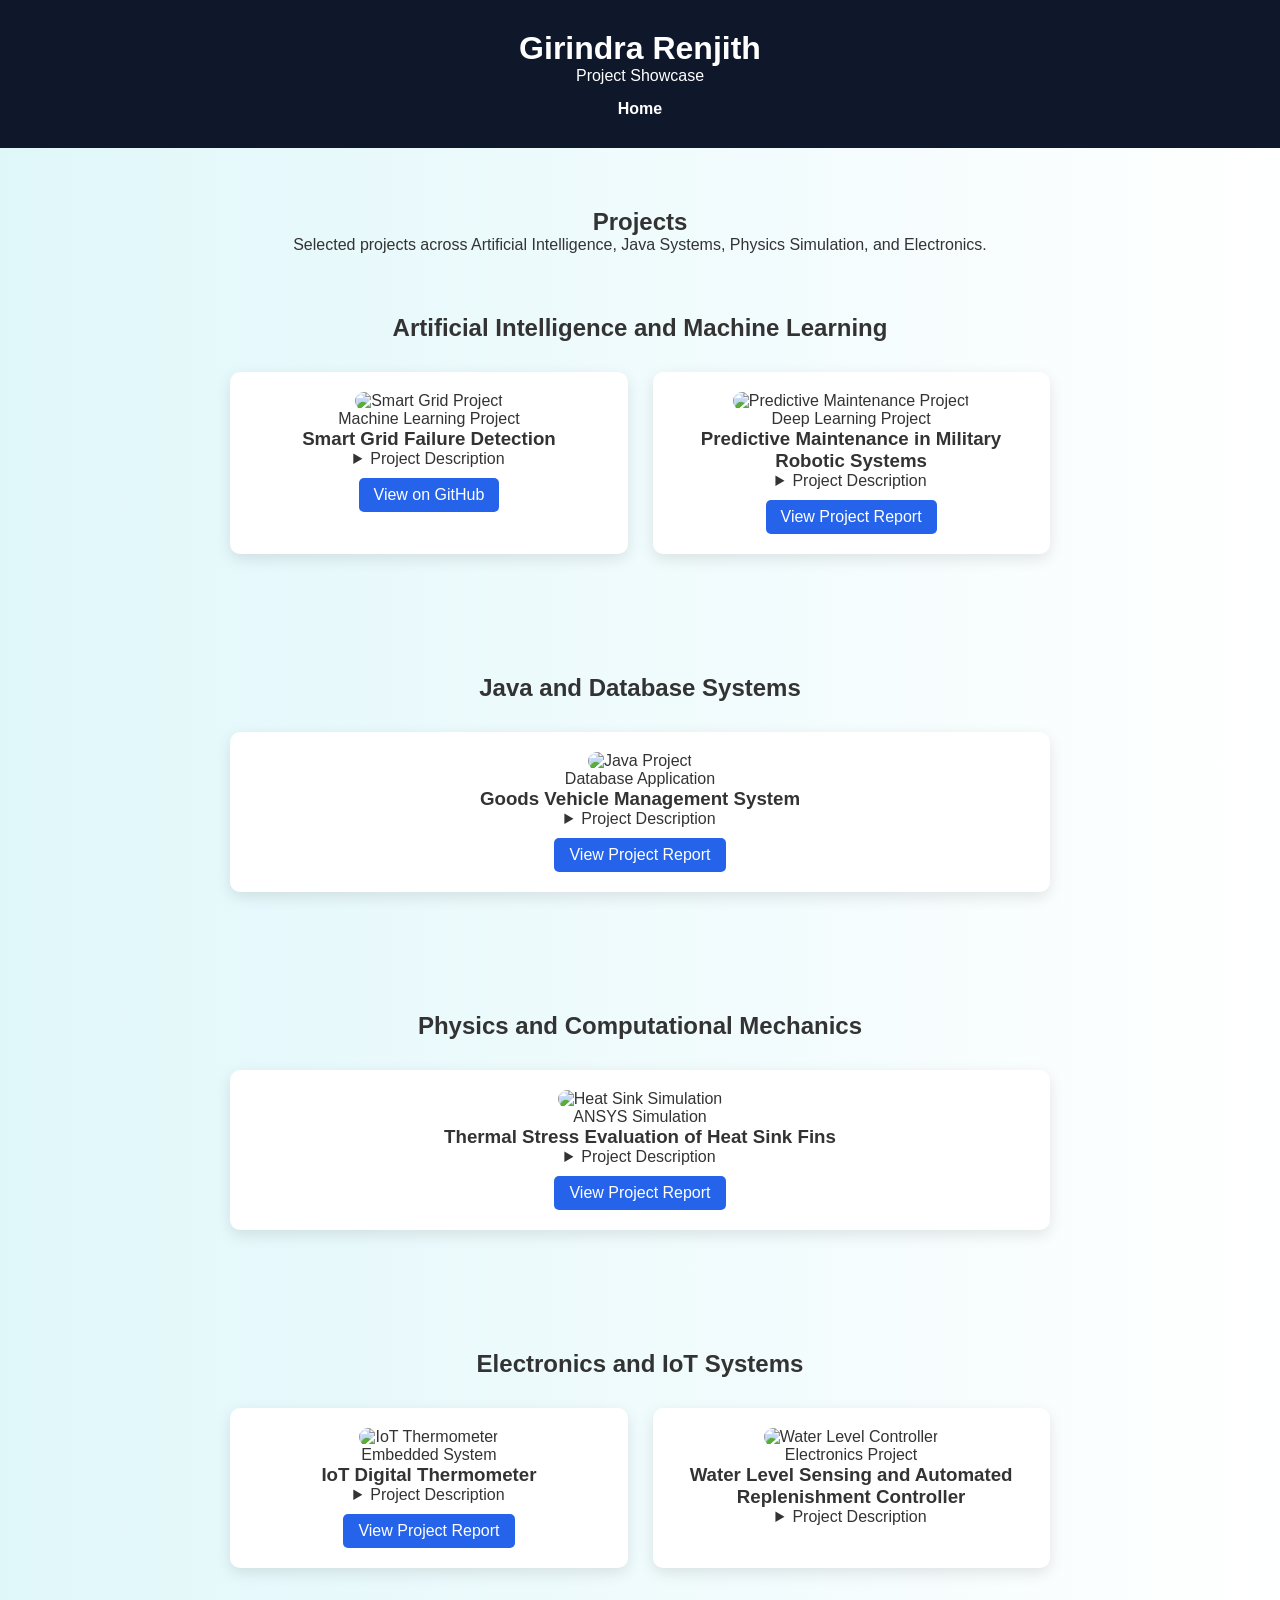
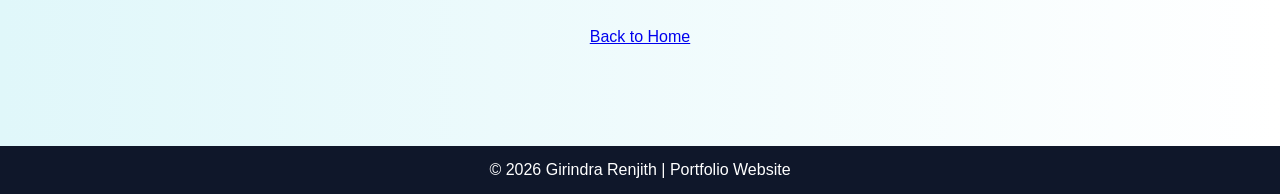
==== projects.html @ 3e675dbb "Nil" ====
<!DOCTYPE html>
<html lang="en">

<head>
<meta charset="UTF-8">
<meta name="viewport" content="width=device-width, initial-scale=1.0">
<title>Projects | Girindra Renjith</title>
<link rel="stylesheet" href="style.css">
</head>

<body>

<header>

<h1>Girindra Renjith</h1>
<p>Project Showcase</p>

<nav>
<ul>
<li><a href="index.html">Home</a></li>
</ul>
</nav>

</header>


<main>

<section id="projects">

<h2>Projects</h2>

<p>
Selected projects across Artificial Intelligence, Java Systems,
Physics Simulation, and Electronics.
</p>


<section class="project-category">

<h2>Artificial Intelligence and Machine Learning</h2>

<div class="project-container">


<article class="card">

<figure>
<img src="https://via.placeholder.com/300" alt="Smart Grid Project">
<figcaption>Machine Learning Project</figcaption>
</figure>

<h3>Smart Grid Failure Detection</h3>

<details>

<summary>Project Description</summary>

<p>
This project predicts smart grid stability using machine learning
techniques based on generator reaction time, power consumption,
and price elasticity parameters.
</p>

<p>
Random Forest and XGBoost models were trained and evaluated
using classification metrics.
</p>

</details>

<a href="https://github.com/Giri-31/Smart-Grid-Failure-using-ML" target="_blank">
View on GitHub
</a>

</article>


<article class="card">

<figure>
<img src="https://via.placeholder.com/300" alt="Predictive Maintenance Project">
<figcaption>Deep Learning Project</figcaption>
</figure>

<h3>Predictive Maintenance in Military Robotic Systems</h3>

<details>

<summary>Project Description</summary>

<p>
A deep learning model using Gated Recurrent Units (GRU)
was implemented to analyze time-series sensor data and
predict failures in robotic systems.
</p>

</details>

<a href="projects/Enhancing%20Predictive%20Maintenance%20in%20Military%20Robotic%20Systems_%20An%20Attention-Based%20Gated%20Recurrent%20Unit%20approach%20for%20Temporal%20Degradation%20Modelli.pdf" target="_blank">
View Project Report
</a>

</article>

</div>

</section>


<section class="project-category">

<h2>Java and Database Systems</h2>

<div class="project-container">

<article class="card">

<figure>
<img src="https://via.placeholder.com/300" alt="Java Project">
<figcaption>Database Application</figcaption>
</figure>

<h3>Goods Vehicle Management System</h3>

<details>

<summary>Project Description</summary>

<p>
A Java-based logistics management system designed to manage
vehicle booking, trip scheduling, and transportation requests.
</p>

<p>
The application was developed using Java Swing and MySQL
database integration.
</p>

</details>

<a href="projects/JavaMiniProjectv3%20-%20GROUP%2012.pdf" target="_blank">
View Project Report
</a>

</article>

</div>

</section>


<section class="project-category">

<h2>Physics and Computational Mechanics</h2>

<div class="project-container">

<article class="card">

<figure>
<img src="https://via.placeholder.com/300" alt="Heat Sink Simulation">
<figcaption>ANSYS Simulation</figcaption>
</figure>

<h3>Thermal Stress Evaluation of Heat Sink Fins</h3>

<details>

<summary>Project Description</summary>

<p>
Simulation analysis of CPU heat sink fin designs using ANSYS Workbench.
Different fin geometries and materials were evaluated to analyze
thermal stress and deformation.
</p>

</details>

<a href="projects/MECHANICS%20REPORT%20FINAL.pdf" target="_blank">
View Project Report
</a>

</article>

</div>

</section>


<section class="project-category">

<h2>Electronics and IoT Systems</h2>

<div class="project-container">

<article class="card">

<figure>
<img src="https://via.placeholder.com/300" alt="IoT Thermometer">
<figcaption>Embedded System</figcaption>
</figure>

<h3>IoT Digital Thermometer</h3>

<details>

<summary>Project Description</summary>

<p>
An IoT-enabled temperature monitoring system using
an LM35 sensor, Arduino Uno, and ESP32 Wi-Fi module
for real-time remote monitoring.
</p>

</details>

<a href="projects/Copy%20of%20Final%20Report.pdf" target="_blank">
View Project Report
</a>

</article>


<article class="card">

<figure>
<img src="https://via.placeholder.com/300" alt="Water Level Controller">
<figcaption>Electronics Project</figcaption>
</figure>

<h3>Water Level Sensing and Automated Replenishment Controller</h3>

<details>

<summary>Project Description</summary>

<p>
An automated water tank monitoring system using
IC555 timer, BC547 transistors, relay modules,
and LED indicators to control pump operation.
</p>

</details>

</article>

</div>

</section>


<p>
<a href="index.html">Back to Home</a>
</p>

</section>

</main>


<footer>

<p>© 2026 Girindra Renjith | Portfolio Website</p>

</footer>

</body>

</html>
---- style.css ----
*{
margin:0;
padding:0;
box-sizing:border-box;
font-family:Arial, sans-serif;
scroll-behavior:smooth;
}

body{
background:linear-gradient(to right,#e0f7fa,#ffffff);
color:#333;
}

header{
text-align:center;
padding:30px;
background:#0f172a;
color:white;
}

nav ul{
display:flex;
justify-content:center;
list-style:none;
margin-top:15px;
}

nav ul li{
margin:0 15px;
}

nav ul li a{
text-decoration:none;
color:white;
font-weight:bold;
transition:0.3s;
}

nav ul li a:hover{
color:#38bdf8;
}

section{
padding:60px 10%;
text-align:center;
}

.project-container{
display:grid;
grid-template-columns:repeat(auto-fit,minmax(250px,1fr));
gap:25px;
margin-top:30px;
}

.card{
background:white;
padding:20px;
border-radius:10px;
box-shadow:0 5px 15px rgba(0,0,0,0.1);
transition:0.3s;
}

.card:hover{
transform:translateY(-10px);
}

.card img{
width:100%;
border-radius:10px;
}

.card a{
display:inline-block;
margin-top:10px;
text-decoration:none;
color:white;
background:#2563eb;
padding:8px 15px;
border-radius:5px;
transition:0.3s;
}

.card a:hover{
background:#1d4ed8;
}

.skills-list{
display:flex;
flex-wrap:wrap;
justify-content:center;
gap:15px;
margin-top:20px;
}

.skills-list li{
background:#2563eb;
color:white;
padding:10px 15px;
border-radius:20px;
}

footer{
background:#0f172a;
color:white;
text-align:center;
padding:15px;
margin-top:40px;
}

@media(max-width:768px){

nav ul{
flex-direction:column;
}

section{
padding:40px 5%;
}

}
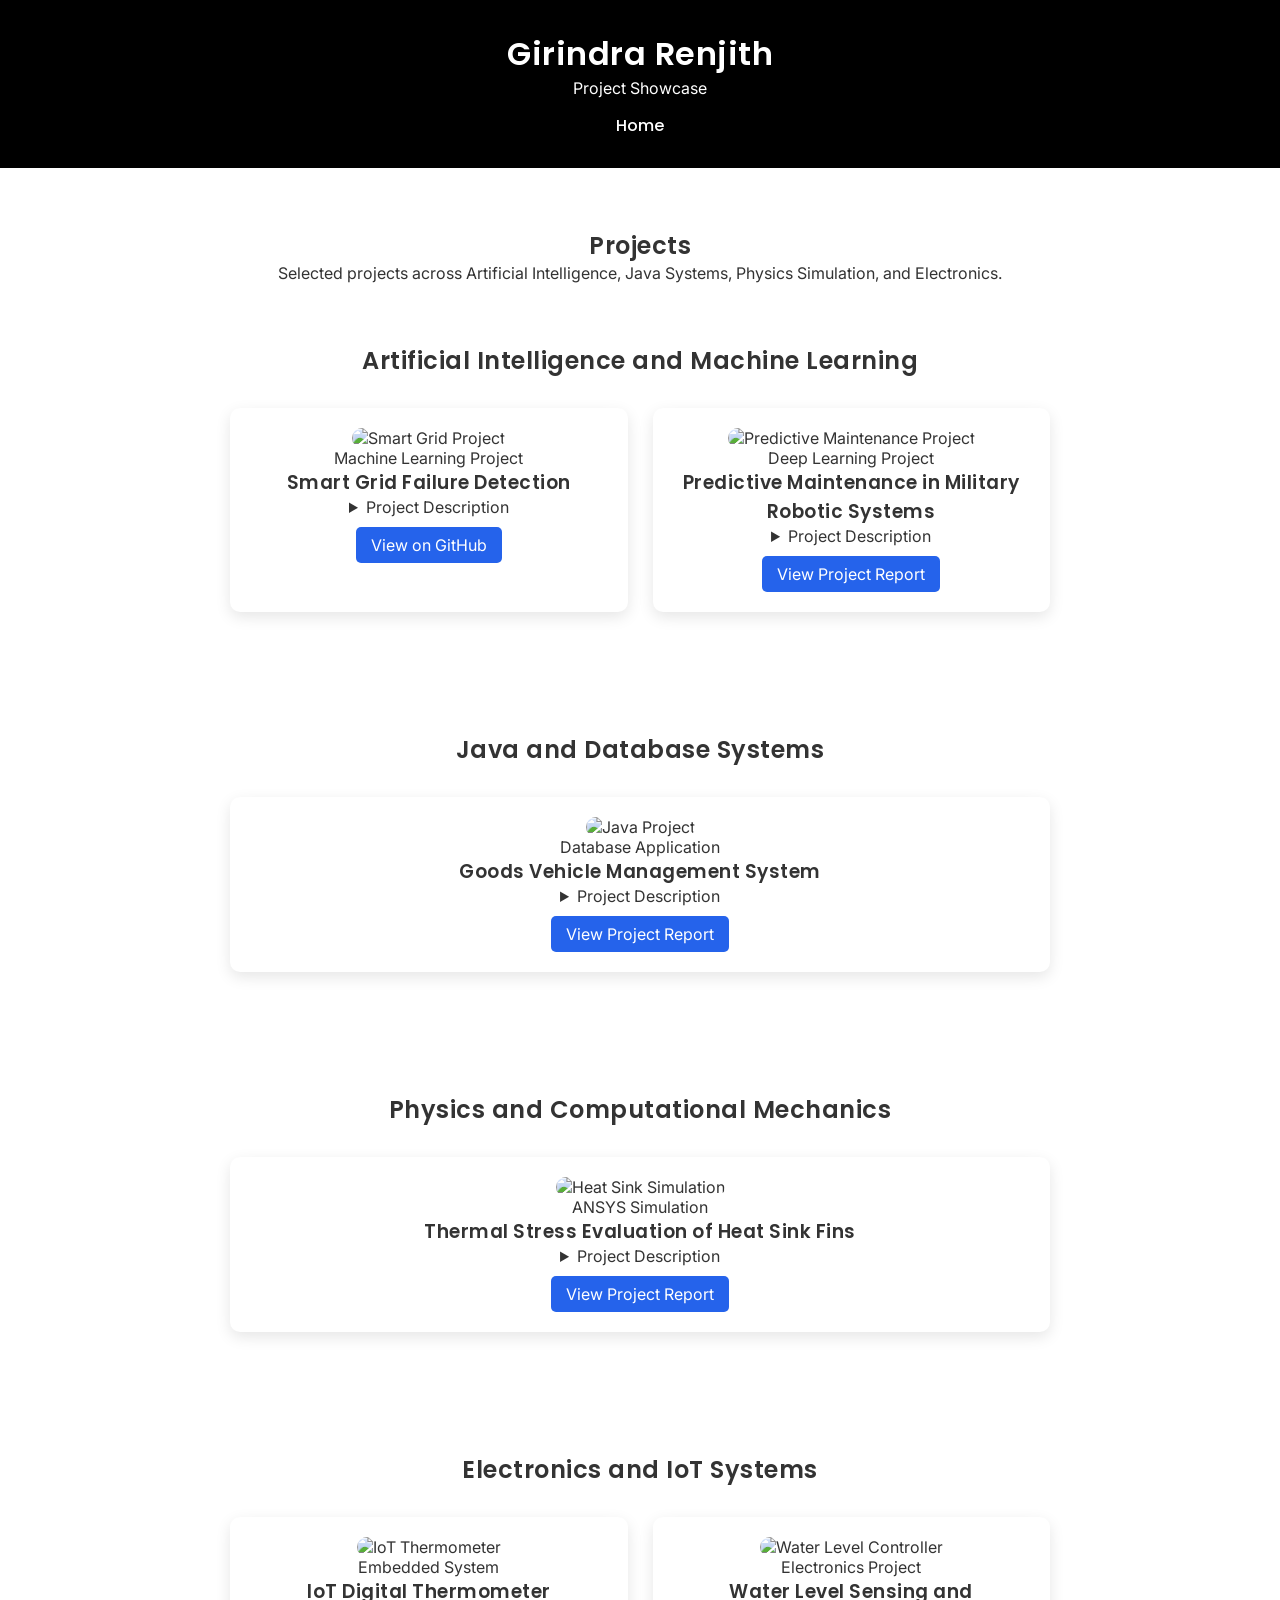
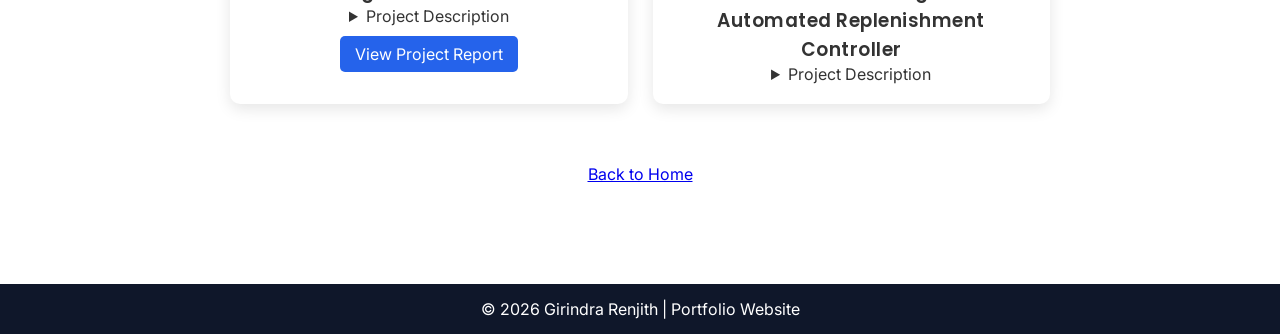
==== commit 37952e8f: "upgraded fonts" ====
--- a/projects.html
+++ b/projects.html
@@ -2,13 +2,20 @@
 <html lang="en">
 
 <head>
+
 <meta charset="UTF-8">
 <meta name="viewport" content="width=device-width, initial-scale=1.0">
+
 <title>Projects | Girindra Renjith</title>
+
+<link href="https://fonts.googleapis.com/css2?family=Inter:wght@300;400;500;600&family=Poppins:wght@400;600;700&display=swap" rel="stylesheet">
+
 <link rel="stylesheet" href="style.css">
+
 </head>
 
 <body>
+
 
 <header>
 
@@ -16,15 +23,20 @@
 <p>Project Showcase</p>
 
 <nav>
+
 <ul>
+
 <li><a href="index.html">Home</a></li>
+
 </ul>
+
 </nav>
 
 </header>
 
 
 <main>
+
 
 <section id="projects">
 
--- a/style.css
+++ b/style.css
@@ -2,19 +2,25 @@
 margin:0;
 padding:0;
 box-sizing:border-box;
-font-family:Arial, sans-serif;
+font-family:'Inter', sans-serif;
 scroll-behavior:smooth;
 }
 
+h1,h2,h3{
+font-family:'Poppins', sans-serif;
+font-weight:600;
+letter-spacing:0.5px;
+}
+
 body{
-background:linear-gradient(to right,#e0f7fa,#ffffff);
+background:#ffffff;
 color:#333;
 }
 
 header{
 text-align:center;
 padding:30px;
-background:#0f172a;
+background:#000;
 color:white;
 }
 
@@ -32,12 +38,66 @@
 nav ul li a{
 text-decoration:none;
 color:white;
-font-weight:bold;
+font-weight:500;
+font-family:'Poppins', sans-serif;
 transition:0.3s;
 }
 
 nav ul li a:hover{
 color:#38bdf8;
+}
+
+.hero{
+display:flex;
+align-items:center;
+justify-content:space-between;
+padding:80px 10%;
+background:#000;
+color:white;
+min-height:80vh;
+}
+
+.hero-text{
+max-width:500px;
+}
+
+.hero-text h2{
+font-size:26px;
+color:#94a3b8;
+margin-bottom:10px;
+}
+
+.hero-text h1{
+font-size:52px;
+font-weight:700;
+margin-bottom:20px;
+}
+
+.hero-text p{
+font-size:18px;
+line-height:1.7;
+color:#cbd5e1;
+margin-bottom:30px;
+}
+
+.hero-btn{
+display:inline-block;
+background:#2563eb;
+color:white;
+padding:12px 25px;
+text-decoration:none;
+border-radius:5px;
+font-weight:600;
+transition:0.3s;
+}
+
+.hero-btn:hover{
+background:#1d4ed8;
+}
+
+.hero-image img{
+width:350px;
+border-radius:10px;
 }
 
 section{
@@ -99,6 +159,12 @@
 border-radius:20px;
 }
 
+progress{
+width:200px;
+height:10px;
+margin-left:10px;
+}
+
 footer{
 background:#0f172a;
 color:white;
@@ -113,6 +179,16 @@
 flex-direction:column;
 }
 
+.hero{
+flex-direction:column;
+text-align:center;
+}
+
+.hero-image img{
+margin-top:30px;
+width:250px;
+}
+
 section{
 padding:40px 5%;
 }
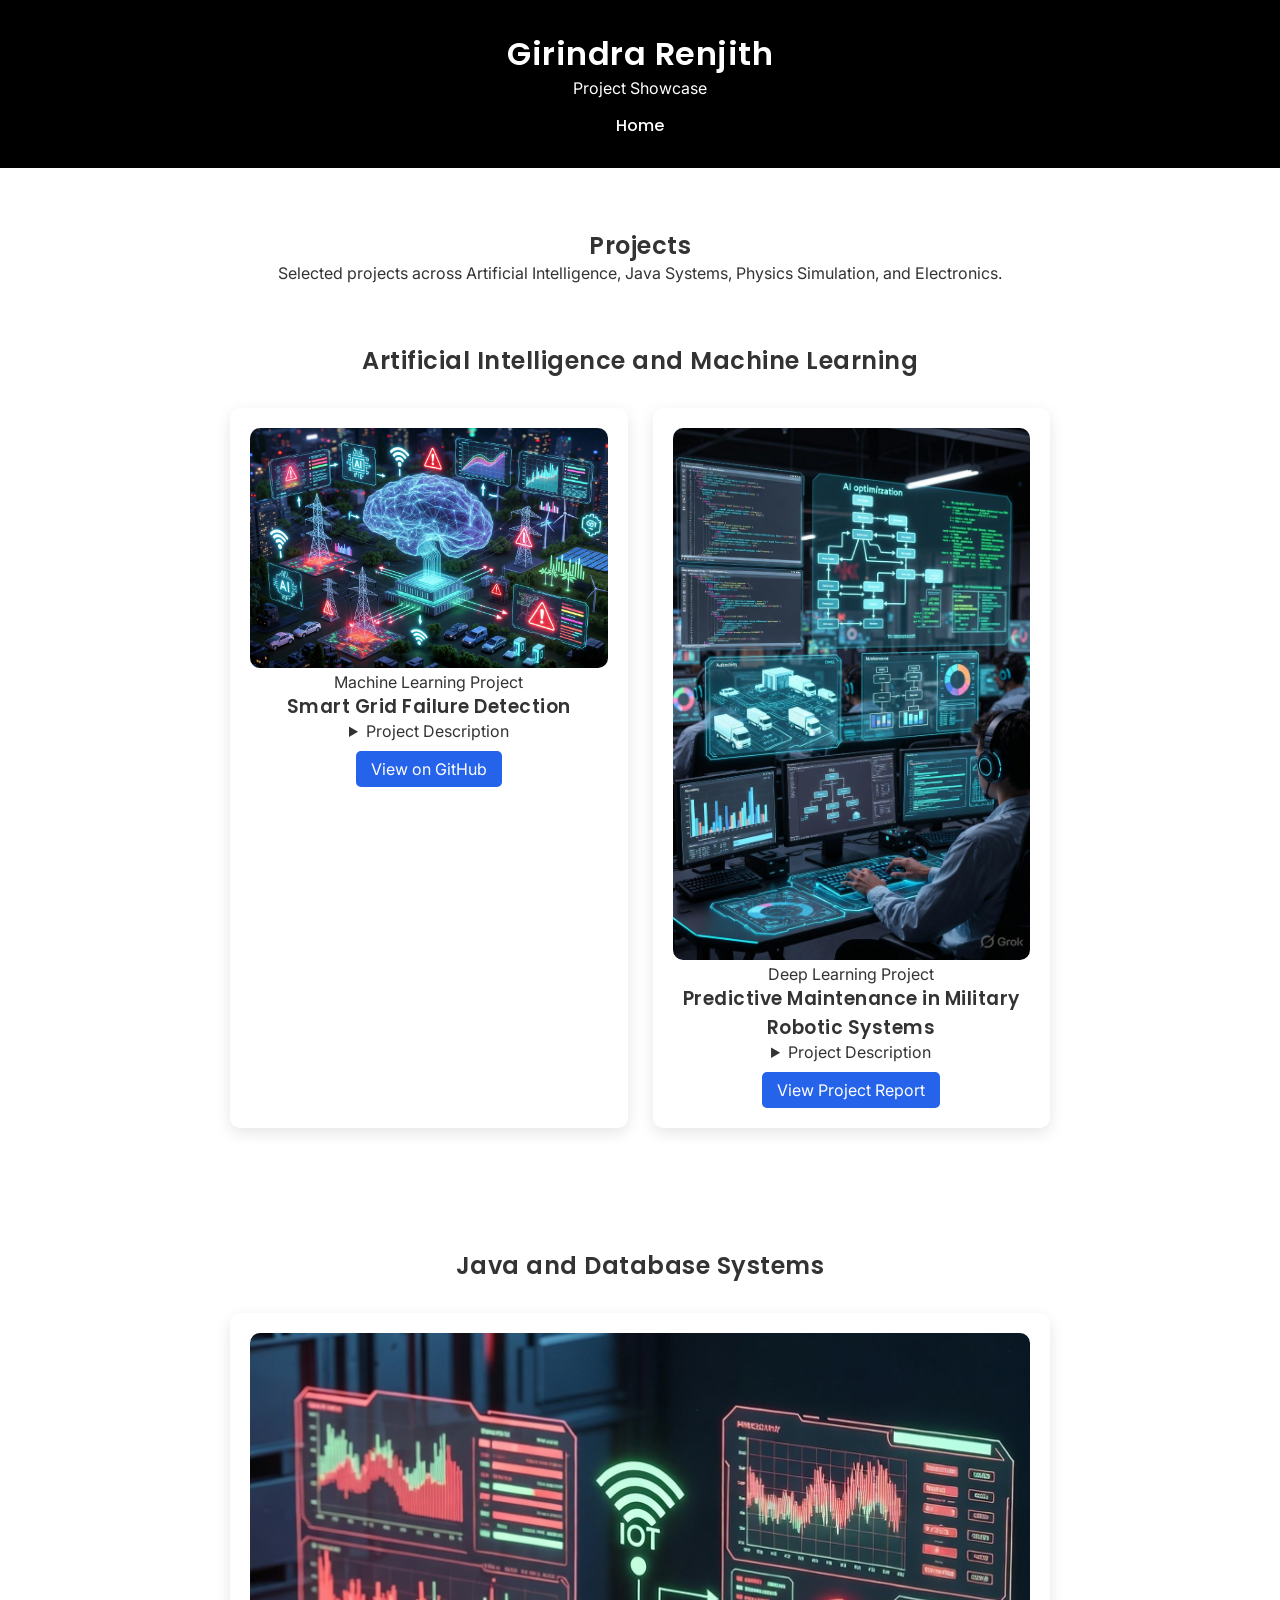
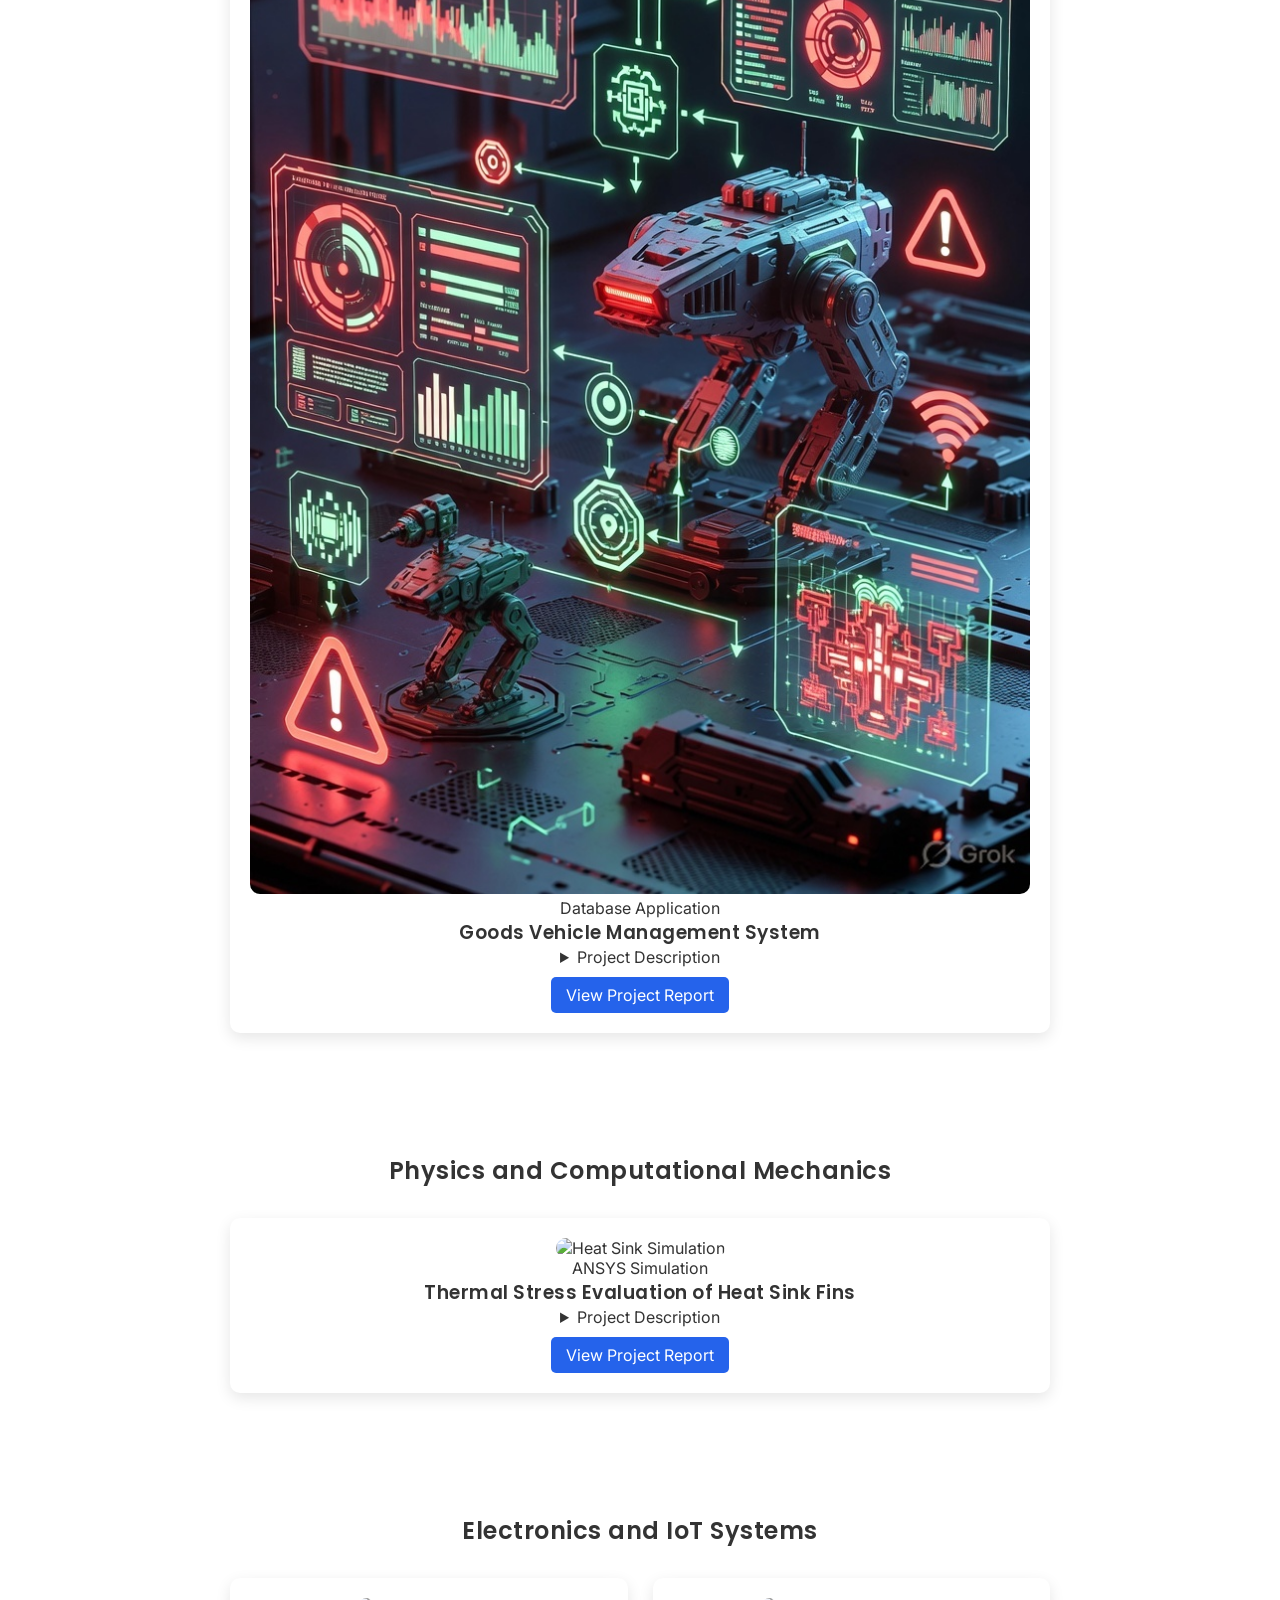
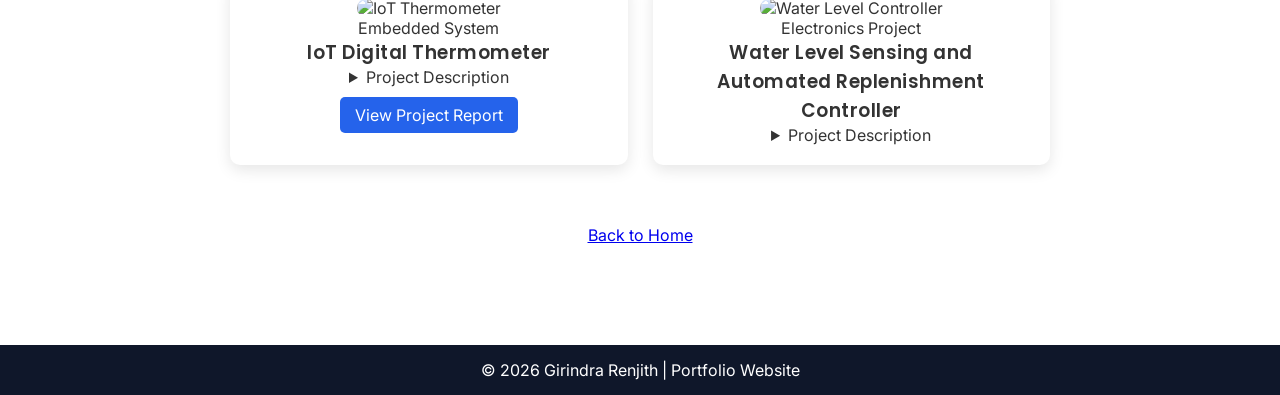
==== commit 415ed409: "images added, 1st one is fine. 2nd and 3rd needs change" ====
--- a/projects.html
+++ b/projects.html
@@ -58,7 +58,7 @@
 <article class="card">
 
 <figure>
-<img src="https://via.placeholder.com/300" alt="Smart Grid Project">
+<img src="projects/image.jpg" alt="Smart Grid Project">
 <figcaption>Machine Learning Project</figcaption>
 </figure>
 
@@ -91,7 +91,7 @@
 <article class="card">
 
 <figure>
-<img src="https://via.placeholder.com/300" alt="Predictive Maintenance Project">
+<img src="projects/image (1).jpg" alt="Predictive Maintenance Project">
 <figcaption>Deep Learning Project</figcaption>
 </figure>
 
@@ -129,7 +129,7 @@
 <article class="card">
 
 <figure>
-<img src="https://via.placeholder.com/300" alt="Java Project">
+<img src="projects/image (2).jpg" alt="Java Project">
 <figcaption>Database Application</figcaption>
 </figure>
 
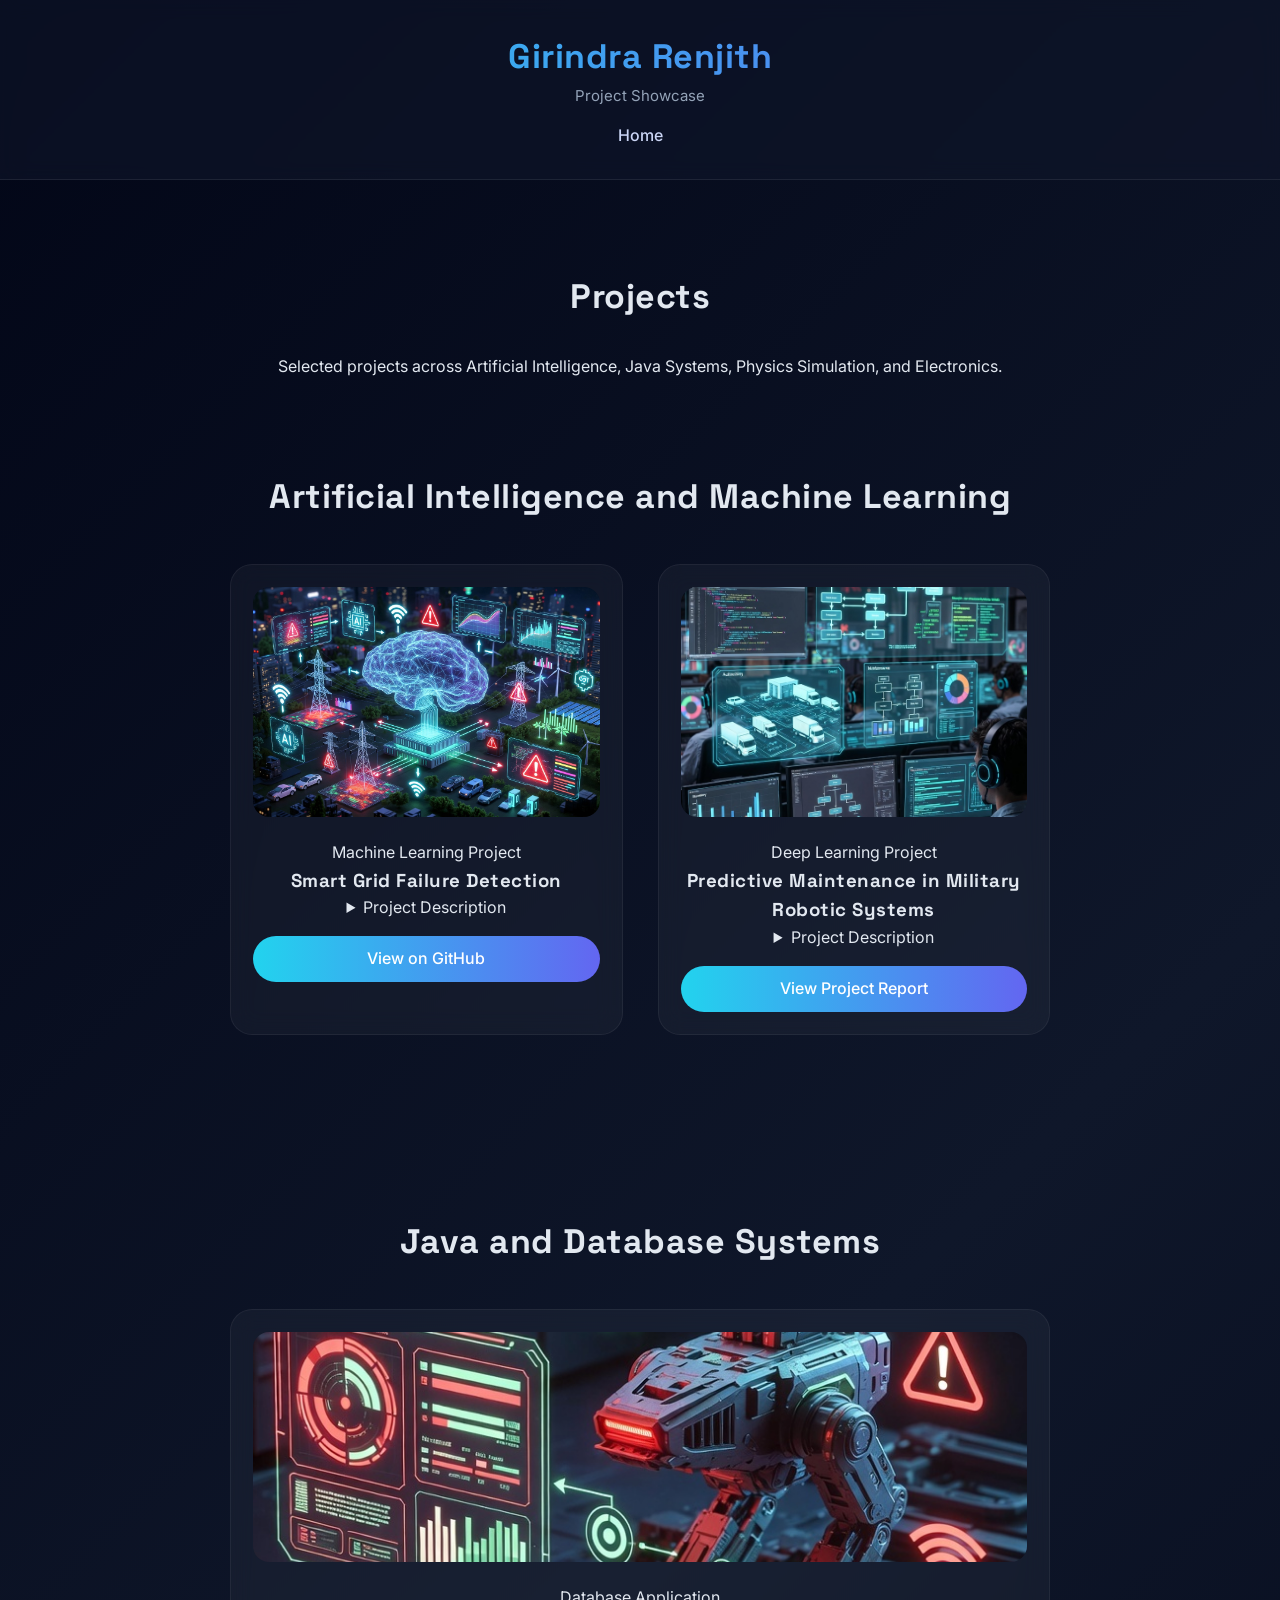
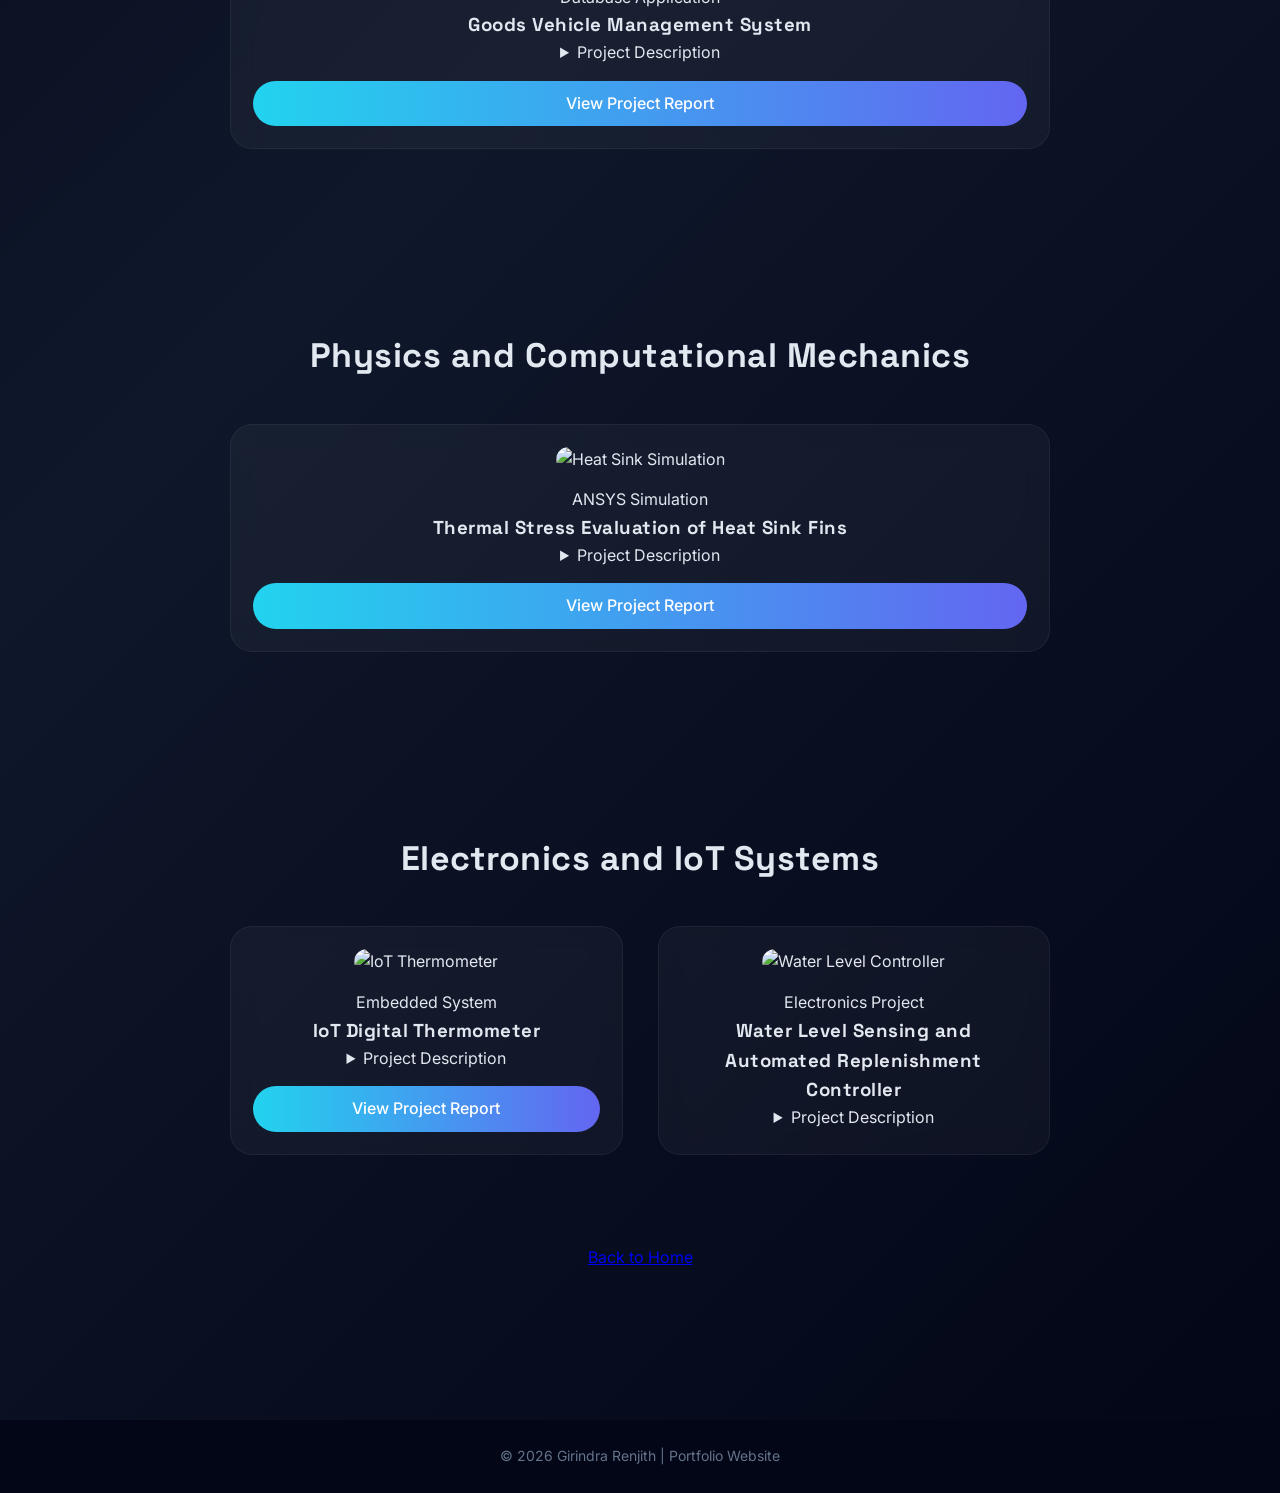
==== commit d1a4241c: "upgraded background all those things" ====
--- a/projects.html
+++ b/projects.html
@@ -8,7 +8,7 @@
 
 <title>Projects | Girindra Renjith</title>
 
-<link href="https://fonts.googleapis.com/css2?family=Inter:wght@300;400;500;600&family=Poppins:wght@400;600;700&display=swap" rel="stylesheet">
+<link href="https://fonts.googleapis.com/css2?family=Space+Grotesk:wght@400;500;600;700&family=Inter:wght@300;400;500&display=swap" rel="stylesheet">
 
 <link rel="stylesheet" href="style.css">
 
--- a/style.css
+++ b/style.css
@@ -7,21 +7,39 @@
 }
 
 h1,h2,h3{
-font-family:'Poppins', sans-serif;
-font-weight:600;
+font-family:'Space Grotesk', sans-serif;
 letter-spacing:0.5px;
 }
 
+/* BODY */
+
 body{
-background:#ffffff;
-color:#333;
-}
+background:linear-gradient(135deg,#020617,#0f172a,#020617);
+color:#e2e8f0;
+line-height:1.6;
+}
+
+/* HEADER */
 
 header{
 text-align:center;
 padding:30px;
-background:#000;
-color:white;
+background:rgba(15,23,42,0.6);
+backdrop-filter:blur(10px);
+border-bottom:1px solid rgba(255,255,255,0.08);
+}
+
+header h1{
+font-size:34px;
+font-weight:700;
+background:linear-gradient(90deg,#22d3ee,#6366f1);
+-webkit-background-clip:text;
+color:transparent;
+}
+
+header p{
+color:#94a3b8;
+font-size:15px;
 }
 
 nav ul{
@@ -29,168 +47,213 @@
 justify-content:center;
 list-style:none;
 margin-top:15px;
-}
-
-nav ul li{
-margin:0 15px;
+gap:30px;
 }
 
 nav ul li a{
 text-decoration:none;
-color:white;
+color:#cbd5f5;
 font-weight:500;
-font-family:'Poppins', sans-serif;
 transition:0.3s;
 }
 
 nav ul li a:hover{
-color:#38bdf8;
-}
+color:#22d3ee;
+}
+
+/* HERO */
 
 .hero{
 display:flex;
 align-items:center;
 justify-content:space-between;
-padding:80px 10%;
-background:#000;
-color:white;
-min-height:80vh;
+padding:110px 10%;
+min-height:85vh;
 }
 
 .hero-text{
-max-width:500px;
+max-width:550px;
 }
 
 .hero-text h2{
-font-size:26px;
 color:#94a3b8;
+font-size:20px;
 margin-bottom:10px;
 }
 
 .hero-text h1{
-font-size:52px;
-font-weight:700;
+font-size:64px;
 margin-bottom:20px;
+background:linear-gradient(90deg,#22d3ee,#6366f1);
+-webkit-background-clip:text;
+color:transparent;
 }
 
 .hero-text p{
 font-size:18px;
-line-height:1.7;
-color:#cbd5e1;
-margin-bottom:30px;
-}
+color:#cbd5f5;
+margin-bottom:35px;
+}
+
+/* BUTTON */
 
 .hero-btn{
 display:inline-block;
-background:#2563eb;
+padding:14px 30px;
+border-radius:40px;
+background:linear-gradient(90deg,#22d3ee,#6366f1);
 color:white;
-padding:12px 25px;
-text-decoration:none;
-border-radius:5px;
+text-decoration:none;
 font-weight:600;
 transition:0.3s;
+box-shadow:0 10px 30px rgba(34,211,238,0.4);
 }
 
 .hero-btn:hover{
-background:#1d4ed8;
+transform:translateY(-4px);
+box-shadow:0 20px 40px rgba(99,102,241,0.5);
 }
 
 .hero-image img{
-width:350px;
-border-radius:10px;
-}
+width:380px;
+border-radius:20px;
+box-shadow:0 20px 50px rgba(0,0,0,0.7);
+}
+
+/* SECTION */
 
 section{
-padding:60px 10%;
-text-align:center;
-}
+padding:90px 10%;
+text-align:center;
+}
+
+section h2{
+font-size:34px;
+margin-bottom:30px;
+}
+
+/* PROJECT GRID */
 
 .project-container{
 display:grid;
-grid-template-columns:repeat(auto-fit,minmax(250px,1fr));
-gap:25px;
-margin-top:30px;
-}
+grid-template-columns:repeat(auto-fit,minmax(300px,1fr));
+gap:35px;
+margin-top:40px;
+}
+
+/* PROJECT CARD */
 
 .card{
-background:white;
-padding:20px;
-border-radius:10px;
-box-shadow:0 5px 15px rgba(0,0,0,0.1);
-transition:0.3s;
+background:rgba(255,255,255,0.04);
+border-radius:22px;
+padding:22px;
+backdrop-filter:blur(12px);
+border:1px solid rgba(255,255,255,0.06);
+transition:0.4s;
+display:flex;
+flex-direction:column;
 }
 
 .card:hover{
-transform:translateY(-10px);
-}
+transform:translateY(-12px) scale(1.03);
+box-shadow:0 25px 60px rgba(0,0,0,0.6);
+}
+
+/* IMAGE */
 
 .card img{
 width:100%;
-border-radius:10px;
-}
+height:230px;
+object-fit:cover;
+border-radius:16px;
+margin-bottom:15px;
+transition:0.4s;
+}
+
+.card:hover img{
+transform:scale(1.07);
+}
+
+/* BUTTON */
 
 .card a{
 display:inline-block;
-margin-top:10px;
-text-decoration:none;
+margin-top:15px;
+padding:10px 20px;
+border-radius:25px;
+background:linear-gradient(90deg,#22d3ee,#6366f1);
 color:white;
-background:#2563eb;
-padding:8px 15px;
-border-radius:5px;
+text-decoration:none;
+font-weight:500;
 transition:0.3s;
 }
 
 .card a:hover{
-background:#1d4ed8;
-}
+transform:translateY(-2px);
+box-shadow:0 10px 20px rgba(34,211,238,0.3);
+}
+
+/* SKILLS */
 
 .skills-list{
 display:flex;
 flex-wrap:wrap;
 justify-content:center;
 gap:15px;
-margin-top:20px;
+margin-top:30px;
 }
 
 .skills-list li{
-background:#2563eb;
-color:white;
-padding:10px 15px;
-border-radius:20px;
+background:linear-gradient(90deg,#22d3ee,#6366f1);
+padding:10px 18px;
+border-radius:25px;
+font-size:14px;
 }
 
 progress{
-width:200px;
-height:10px;
+width:180px;
+height:8px;
 margin-left:10px;
 }
 
+/* CONTACT */
+
+#contact a{
+color:#22d3ee;
+text-decoration:none;
+}
+
+#contact a:hover{
+text-decoration:underline;
+}
+
+/* FOOTER */
+
 footer{
-background:#0f172a;
-color:white;
-text-align:center;
-padding:15px;
-margin-top:40px;
-}
-
-@media(max-width:768px){
-
-nav ul{
-flex-direction:column;
-}
+text-align:center;
+padding:25px;
+background:#020617;
+color:#64748b;
+margin-top:60px;
+font-size:14px;
+}
+
+/* MOBILE */
+
+@media(max-width:900px){
 
 .hero{
 flex-direction:column;
 text-align:center;
+gap:50px;
+}
+
+.hero-text h1{
+font-size:44px;
 }
 
 .hero-image img{
-margin-top:30px;
-width:250px;
-}
-
-section{
-padding:40px 5%;
-}
-
-}+width:280px;
+}
+
+}
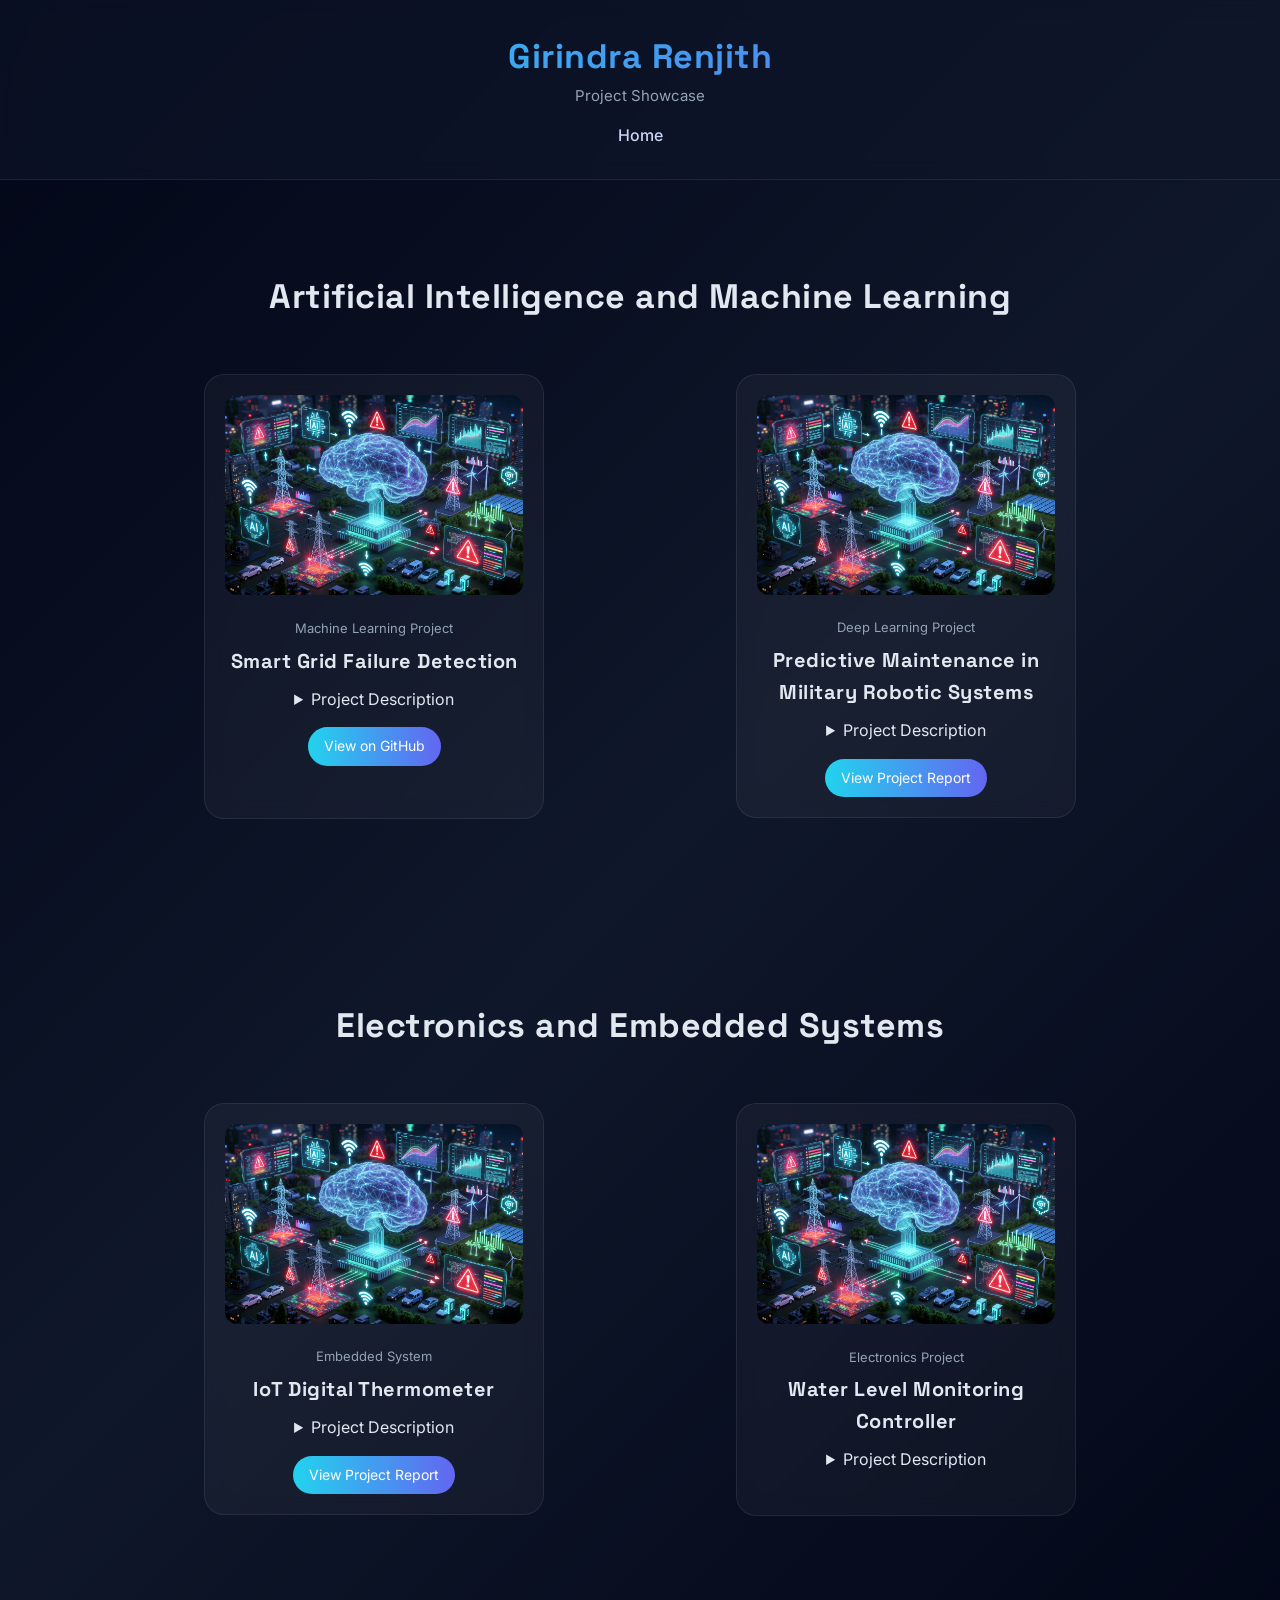
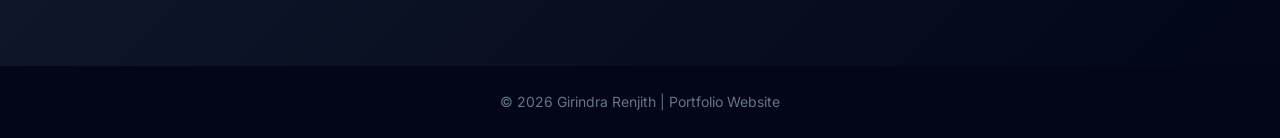
==== commit 6cc81693: "In final stages" ====
--- a/projects.html
+++ b/projects.html
@@ -16,20 +16,15 @@
 
 <body>
 
-
 <header>
 
 <h1>Girindra Renjith</h1>
 <p>Project Showcase</p>
 
 <nav>
-
 <ul>
-
 <li><a href="index.html">Home</a></li>
-
 </ul>
-
 </nav>
 
 </header>
@@ -37,18 +32,7 @@
 
 <main>
 
-
 <section id="projects">
-
-<h2>Projects</h2>
-
-<p>
-Selected projects across Artificial Intelligence, Java Systems,
-Physics Simulation, and Electronics.
-</p>
-
-
-<section class="project-category">
 
 <h2>Artificial Intelligence and Machine Learning</h2>
 
@@ -65,7 +49,6 @@
 <h3>Smart Grid Failure Detection</h3>
 
 <details>
-
 <summary>Project Description</summary>
 
 <p>
@@ -88,10 +71,11 @@
 </article>
 
 
+
 <article class="card">
 
 <figure>
-<img src="projects/image (1).jpg" alt="Predictive Maintenance Project">
+<img src="projects/image.jpg" alt="Predictive Maintenance Project">
 <figcaption>Deep Learning Project</figcaption>
 </figure>
 
@@ -109,107 +93,29 @@
 
 </details>
 
-<a href="projects/Enhancing%20Predictive%20Maintenance%20in%20Military%20Robotic%20Systems_%20An%20Attention-Based%20Gated%20Recurrent%20Unit%20approach%20for%20Temporal%20Degradation%20Modelli.pdf" target="_blank">
+<a href="projects/Enhancing Predictive Maintenance in Military Robotic Systems_ An Attention-Based Gated Recurrent Unit approach for Temporal Degradation Modelli.pdf" target="_blank">
 View Project Report
 </a>
 
 </article>
+
 
 </div>
 
 </section>
 
 
-<section class="project-category">
+<section id="projects">
 
-<h2>Java and Database Systems</h2>
+<h2>Electronics and Embedded Systems</h2>
 
 <div class="project-container">
+
 
 <article class="card">
 
 <figure>
-<img src="projects/image (2).jpg" alt="Java Project">
-<figcaption>Database Application</figcaption>
-</figure>
-
-<h3>Goods Vehicle Management System</h3>
-
-<details>
-
-<summary>Project Description</summary>
-
-<p>
-A Java-based logistics management system designed to manage
-vehicle booking, trip scheduling, and transportation requests.
-</p>
-
-<p>
-The application was developed using Java Swing and MySQL
-database integration.
-</p>
-
-</details>
-
-<a href="projects/JavaMiniProjectv3%20-%20GROUP%2012.pdf" target="_blank">
-View Project Report
-</a>
-
-</article>
-
-</div>
-
-</section>
-
-
-<section class="project-category">
-
-<h2>Physics and Computational Mechanics</h2>
-
-<div class="project-container">
-
-<article class="card">
-
-<figure>
-<img src="https://via.placeholder.com/300" alt="Heat Sink Simulation">
-<figcaption>ANSYS Simulation</figcaption>
-</figure>
-
-<h3>Thermal Stress Evaluation of Heat Sink Fins</h3>
-
-<details>
-
-<summary>Project Description</summary>
-
-<p>
-Simulation analysis of CPU heat sink fin designs using ANSYS Workbench.
-Different fin geometries and materials were evaluated to analyze
-thermal stress and deformation.
-</p>
-
-</details>
-
-<a href="projects/MECHANICS%20REPORT%20FINAL.pdf" target="_blank">
-View Project Report
-</a>
-
-</article>
-
-</div>
-
-</section>
-
-
-<section class="project-category">
-
-<h2>Electronics and IoT Systems</h2>
-
-<div class="project-container">
-
-<article class="card">
-
-<figure>
-<img src="https://via.placeholder.com/300" alt="IoT Thermometer">
+<img src="projects/image.jpg" alt="IoT Thermometer">
 <figcaption>Embedded System</figcaption>
 </figure>
 
@@ -227,44 +133,39 @@
 
 </details>
 
-<a href="projects/Copy%20of%20Final%20Report.pdf" target="_blank">
+<a href="projects/Copy of Final Report.pdf" target="_blank">
 View Project Report
 </a>
 
 </article>
 
 
+
 <article class="card">
 
 <figure>
-<img src="https://via.placeholder.com/300" alt="Water Level Controller">
+<img src="projects/image.jpg" alt="Water Level Controller">
 <figcaption>Electronics Project</figcaption>
 </figure>
 
-<h3>Water Level Sensing and Automated Replenishment Controller</h3>
+<h3>Water Level Monitoring Controller</h3>
 
 <details>
 
 <summary>Project Description</summary>
 
 <p>
-An automated water tank monitoring system using
-IC555 timer, BC547 transistors, relay modules,
-and LED indicators to control pump operation.
+An automated water tank monitoring system using IC555 timer,
+BC547 transistors, relay modules and LED indicators
+to control pump operation.
 </p>
 
 </details>
 
 </article>
 
+
 </div>
-
-</section>
-
-
-<p>
-<a href="index.html">Back to Home</a>
-</p>
 
 </section>
 
--- a/style.css
+++ b/style.css
@@ -114,6 +114,8 @@
 box-shadow:0 20px 40px rgba(99,102,241,0.5);
 }
 
+/* HERO IMAGE */
+
 .hero-image img{
 width:380px;
 border-radius:20px;
@@ -132,88 +134,117 @@
 margin-bottom:30px;
 }
 
+/* SKILLS SECTION */
+
+.skills-container{
+display:grid;
+grid-template-columns:repeat(auto-fit,minmax(220px,1fr));
+gap:25px;
+margin-top:40px;
+}
+
+.skill-group{
+background:rgba(255,255,255,0.04);
+padding:25px;
+border-radius:18px;
+border:1px solid rgba(255,255,255,0.08);
+backdrop-filter:blur(10px);
+transition:0.3s;
+}
+
+.skill-group:hover{
+transform:translateY(-6px);
+box-shadow:0 15px 40px rgba(0,0,0,0.5);
+}
+
+.skill-group h3{
+margin-bottom:15px;
+color:#22d3ee;
+font-size:18px;
+}
+
+.skill-items{
+display:flex;
+flex-wrap:wrap;
+gap:10px;
+justify-content:center;
+}
+
+.skill-items span{
+padding:6px 12px;
+border-radius:20px;
+background:linear-gradient(90deg,#22d3ee,#6366f1);
+font-size:13px;
+color:white;
+}
+
 /* PROJECT GRID */
 
 .project-container{
 display:grid;
-grid-template-columns:repeat(auto-fit,minmax(300px,1fr));
-gap:35px;
-margin-top:40px;
+grid-template-columns:repeat(auto-fit,minmax(320px,1fr));
+gap:40px;
+margin-top:50px;
+justify-items:center;
 }
 
 /* PROJECT CARD */
 
 .card{
+width:340px;
 background:rgba(255,255,255,0.04);
-border-radius:22px;
-padding:22px;
-backdrop-filter:blur(12px);
-border:1px solid rgba(255,255,255,0.06);
-transition:0.4s;
-display:flex;
-flex-direction:column;
+border-radius:20px;
+padding:20px;
+border:1px solid rgba(255,255,255,0.08);
+backdrop-filter:blur(10px);
+text-align:center;
+transition:0.3s;
 }
 
 .card:hover{
-transform:translateY(-12px) scale(1.03);
-box-shadow:0 25px 60px rgba(0,0,0,0.6);
-}
-
-/* IMAGE */
+transform:translateY(-10px);
+box-shadow:0 20px 40px rgba(0,0,0,0.5);
+}
+
+/* PROJECT IMAGE */
 
 .card img{
 width:100%;
-height:230px;
+height:200px;
 object-fit:cover;
-border-radius:16px;
+border-radius:12px;
 margin-bottom:15px;
-transition:0.4s;
-}
-
-.card:hover img{
-transform:scale(1.07);
-}
-
-/* BUTTON */
+}
+
+/* CARD TEXT */
+
+.card h3{
+margin-top:5px;
+margin-bottom:10px;
+font-size:20px;
+}
+
+.card figcaption{
+font-size:13px;
+color:#94a3b8;
+margin-bottom:6px;
+}
+
+/* PROJECT BUTTON */
 
 .card a{
 display:inline-block;
 margin-top:15px;
-padding:10px 20px;
-border-radius:25px;
+padding:8px 16px;
+border-radius:20px;
 background:linear-gradient(90deg,#22d3ee,#6366f1);
 color:white;
 text-decoration:none;
-font-weight:500;
-transition:0.3s;
+font-size:14px;
 }
 
 .card a:hover{
-transform:translateY(-2px);
 box-shadow:0 10px 20px rgba(34,211,238,0.3);
-}
-
-/* SKILLS */
-
-.skills-list{
-display:flex;
-flex-wrap:wrap;
-justify-content:center;
-gap:15px;
-margin-top:30px;
-}
-
-.skills-list li{
-background:linear-gradient(90deg,#22d3ee,#6366f1);
-padding:10px 18px;
-border-radius:25px;
-font-size:14px;
-}
-
-progress{
-width:180px;
-height:8px;
-margin-left:10px;
 }
 
 /* CONTACT */
@@ -256,4 +287,8 @@
 width:280px;
 }
 
-}
+.project-container{
+grid-template-columns:1fr;
+}
+
+}
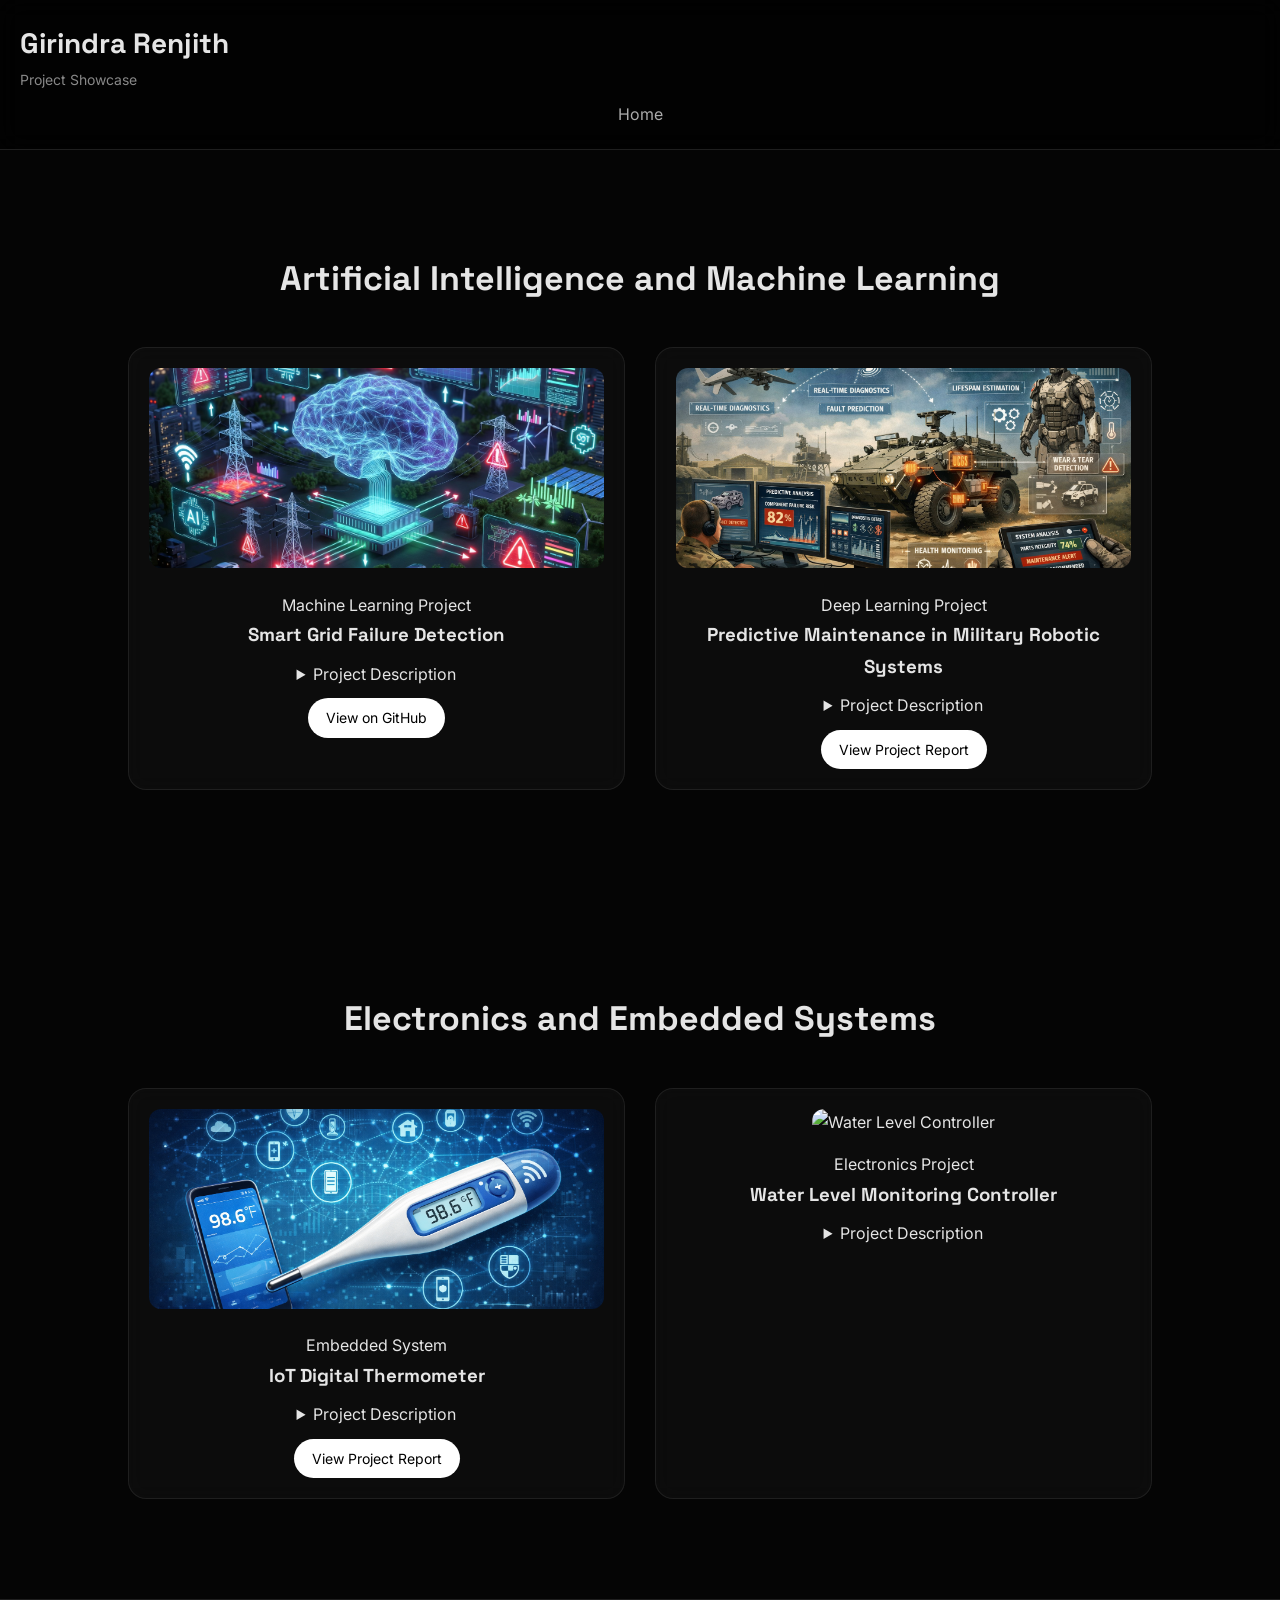
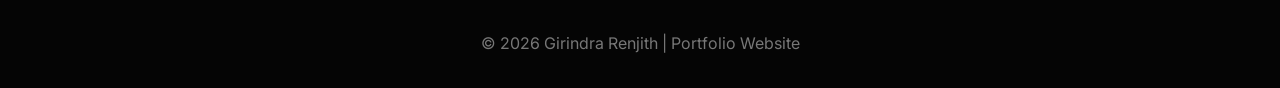
==== commit f4a432ae: "Lot of changes" ====
--- a/projects.html
+++ b/projects.html
@@ -75,7 +75,7 @@
 <article class="card">
 
 <figure>
-<img src="projects/image.jpg" alt="Predictive Maintenance Project">
+<img src="projects/ChatGPT Image Mar 19, 2026, 10_22_48 PM.png" alt="Predictive Maintenance Project">
 <figcaption>Deep Learning Project</figcaption>
 </figure>
 
@@ -115,7 +115,7 @@
 <article class="card">
 
 <figure>
-<img src="projects/image.jpg" alt="IoT Thermometer">
+<img src="projects/ChatGPT Image Mar 19, 2026, 10_28_49 PM.png" alt="IoT Thermometer">
 <figcaption>Embedded System</figcaption>
 </figure>
 
@@ -144,7 +144,7 @@
 <article class="card">
 
 <figure>
-<img src="projects/image.jpg" alt="Water Level Controller">
+<img src="D:\Git\HTML-LAB-ASSIGNMENT\projects\ChatGPT Image Mar 19, 2026, 10_32_56 PM.png" alt="Water Level Controller">
 <figcaption>Electronics Project</figcaption>
 </figure>
 
--- a/style.css
+++ b/style.css
@@ -6,126 +6,120 @@
 scroll-behavior:smooth;
 }
 
+/* GLOBAL */
+
+body{
+background:#050505;
+color:#e5e5e5;
+line-height:1.7;
+overflow-x:hidden;
+}
+
 h1,h2,h3{
 font-family:'Space Grotesk', sans-serif;
-letter-spacing:0.5px;
-}
-
-/* BODY */
-
-body{
-background:linear-gradient(135deg,#020617,#0f172a,#020617);
-color:#e2e8f0;
-line-height:1.6;
 }
 
 /* HEADER */
 
 header{
-text-align:center;
-padding:30px;
-background:rgba(15,23,42,0.6);
-backdrop-filter:blur(10px);
-border-bottom:1px solid rgba(255,255,255,0.08);
+position:sticky;
+top:0;
+backdrop-filter:blur(12px);
+background:rgba(0,0,0,0.6);
+padding:20px;
+border-bottom:1px solid #1f1f1f;
+z-index:1000;
 }
 
 header h1{
-font-size:34px;
-font-weight:700;
-background:linear-gradient(90deg,#22d3ee,#6366f1);
--webkit-background-clip:text;
-color:transparent;
+font-size:28px;
 }
 
 header p{
-color:#94a3b8;
-font-size:15px;
-}
+font-size:14px;
+color:#888;
+}
+
+/* NAV */
 
 nav ul{
 display:flex;
 justify-content:center;
+gap:30px;
+margin-top:10px;
 list-style:none;
-margin-top:15px;
-gap:30px;
-}
-
-nav ul li a{
+}
+
+nav a{
 text-decoration:none;
-color:#cbd5f5;
-font-weight:500;
-transition:0.3s;
-}
-
-nav ul li a:hover{
-color:#22d3ee;
+color:#aaa;
+transition:0.3s;
+}
+
+nav a:hover{
+color:#fff;
 }
 
 /* HERO */
 
 .hero{
 display:flex;
+justify-content:space-between;
 align-items:center;
-justify-content:space-between;
-padding:110px 10%;
-min-height:85vh;
-}
-
-.hero-text{
-max-width:550px;
+padding:120px 10%;
+min-height:90vh;
 }
 
 .hero-text h2{
-color:#94a3b8;
-font-size:20px;
-margin-bottom:10px;
+font-size:18px;
+color:#888;
 }
 
 .hero-text h1{
-font-size:64px;
-margin-bottom:20px;
-background:linear-gradient(90deg,#22d3ee,#6366f1);
--webkit-background-clip:text;
-color:transparent;
+font-size:70px;
+margin:10px 0;
 }
 
 .hero-text p{
-font-size:18px;
-color:#cbd5f5;
-margin-bottom:35px;
+max-width:500px;
+color:#aaa;
+margin-bottom:30px;
 }
 
 /* BUTTON */
 
 .hero-btn{
-display:inline-block;
-padding:14px 30px;
+padding:12px 30px;
 border-radius:40px;
-background:linear-gradient(90deg,#22d3ee,#6366f1);
-color:white;
+background:white;
+color:black;
 text-decoration:none;
 font-weight:600;
 transition:0.3s;
-box-shadow:0 10px 30px rgba(34,211,238,0.4);
 }
 
 .hero-btn:hover{
-transform:translateY(-4px);
-box-shadow:0 20px 40px rgba(99,102,241,0.5);
+transform:scale(1.05);
 }
 
 /* HERO IMAGE */
 
 .hero-image img{
-width:380px;
+width:350px;
 border-radius:20px;
-box-shadow:0 20px 50px rgba(0,0,0,0.7);
+filter:grayscale(100%);
+transition:0.4s;
+}
+
+.hero-image img:hover{
+filter:grayscale(0%);
+transform:scale(1.05);
 }
 
 /* SECTION */
 
 section{
-padding:90px 10%;
+padding:100px 10%;
 text-align:center;
 }
 
@@ -134,79 +128,74 @@
 margin-bottom:30px;
 }
 
-/* SKILLS SECTION */
+/* ABOUT */
+
+#about p{
+max-width:700px;
+margin:auto;
+color:#aaa;
+}
+
+/* SKILLS */
 
 .skills-container{
-display:grid;
-grid-template-columns:repeat(auto-fit,minmax(220px,1fr));
-gap:25px;
+display:flex;
+flex-wrap:wrap;
+gap:20px;
+justify-content:center;
 margin-top:40px;
 }
 
 .skill-group{
-background:rgba(255,255,255,0.04);
-padding:25px;
-border-radius:18px;
+background:rgba(255,255,255,0.03);
 border:1px solid rgba(255,255,255,0.08);
 backdrop-filter:blur(10px);
+padding:25px;
+border-radius:16px;
+width:260px;
 transition:0.3s;
 }
 
 .skill-group:hover{
-transform:translateY(-6px);
-box-shadow:0 15px 40px rgba(0,0,0,0.5);
+transform:translateY(-10px);
 }
 
 .skill-group h3{
 margin-bottom:15px;
-color:#22d3ee;
-font-size:18px;
-}
-
-.skill-items{
-display:flex;
-flex-wrap:wrap;
-gap:10px;
-justify-content:center;
-}
-
-.skill-items span{
-padding:6px 12px;
-border-radius:20px;
-background:linear-gradient(90deg,#22d3ee,#6366f1);
-font-size:13px;
-color:white;
-}
-
-/* PROJECT GRID */
+color:#fff;
+}
+
+.skill-group summary{
+cursor:pointer;
+}
+
+.skill-group p{
+font-size:14px;
+color:#aaa;
+margin-top:5px;
+}
+
+/* PROJECTS */
 
 .project-container{
 display:grid;
-grid-template-columns:repeat(auto-fit,minmax(320px,1fr));
-gap:40px;
-margin-top:50px;
-justify-items:center;
-}
-
-/* PROJECT CARD */
+grid-template-columns:repeat(auto-fit,minmax(300px,1fr));
+gap:30px;
+margin-top:40px;
+}
 
 .card{
-width:340px;
-background:rgba(255,255,255,0.04);
-border-radius:20px;
-padding:20px;
+background:rgba(255,255,255,0.03);
 border:1px solid rgba(255,255,255,0.08);
 backdrop-filter:blur(10px);
-text-align:center;
+padding:20px;
+border-radius:18px;
 transition:0.3s;
 }
 
 .card:hover{
 transform:translateY(-10px);
-box-shadow:0 20px 40px rgba(0,0,0,0.5);
-}
-
-/* PROJECT IMAGE */
+}
 
 .card img{
 width:100%;
@@ -216,57 +205,38 @@
 margin-bottom:15px;
 }
 
-/* CARD TEXT */
-
 .card h3{
-margin-top:5px;
 margin-bottom:10px;
-font-size:20px;
-}
-
-.card figcaption{
-font-size:13px;
-color:#94a3b8;
-margin-bottom:6px;
-}
-
-/* PROJECT BUTTON */
+}
 
 .card a{
 display:inline-block;
-margin-top:15px;
-padding:8px 16px;
+margin-top:10px;
+padding:8px 18px;
 border-radius:20px;
-background:linear-gradient(90deg,#22d3ee,#6366f1);
-color:white;
+background:white;
+color:black;
 text-decoration:none;
 font-size:14px;
 }
 
 .card a:hover{
-box-shadow:0 10px 20px rgba(34,211,238,0.3);
+opacity:0.8;
 }
 
 /* CONTACT */
 
 #contact a{
-color:#22d3ee;
-text-decoration:none;
-}
-
-#contact a:hover{
-text-decoration:underline;
+color:white;
 }
 
 /* FOOTER */
 
 footer{
 text-align:center;
-padding:25px;
-background:#020617;
-color:#64748b;
-margin-top:60px;
-font-size:14px;
+padding:30px;
+border-top:1px solid #1f1f1f;
+color:#777;
 }
 
 /* MOBILE */
@@ -276,19 +246,15 @@
 .hero{
 flex-direction:column;
 text-align:center;
-gap:50px;
 }
 
 .hero-text h1{
-font-size:44px;
+font-size:48px;
 }
 
 .hero-image img{
-width:280px;
-}
-
-.project-container{
-grid-template-columns:1fr;
+width:260px;
+margin-top:30px;
 }
 
 }
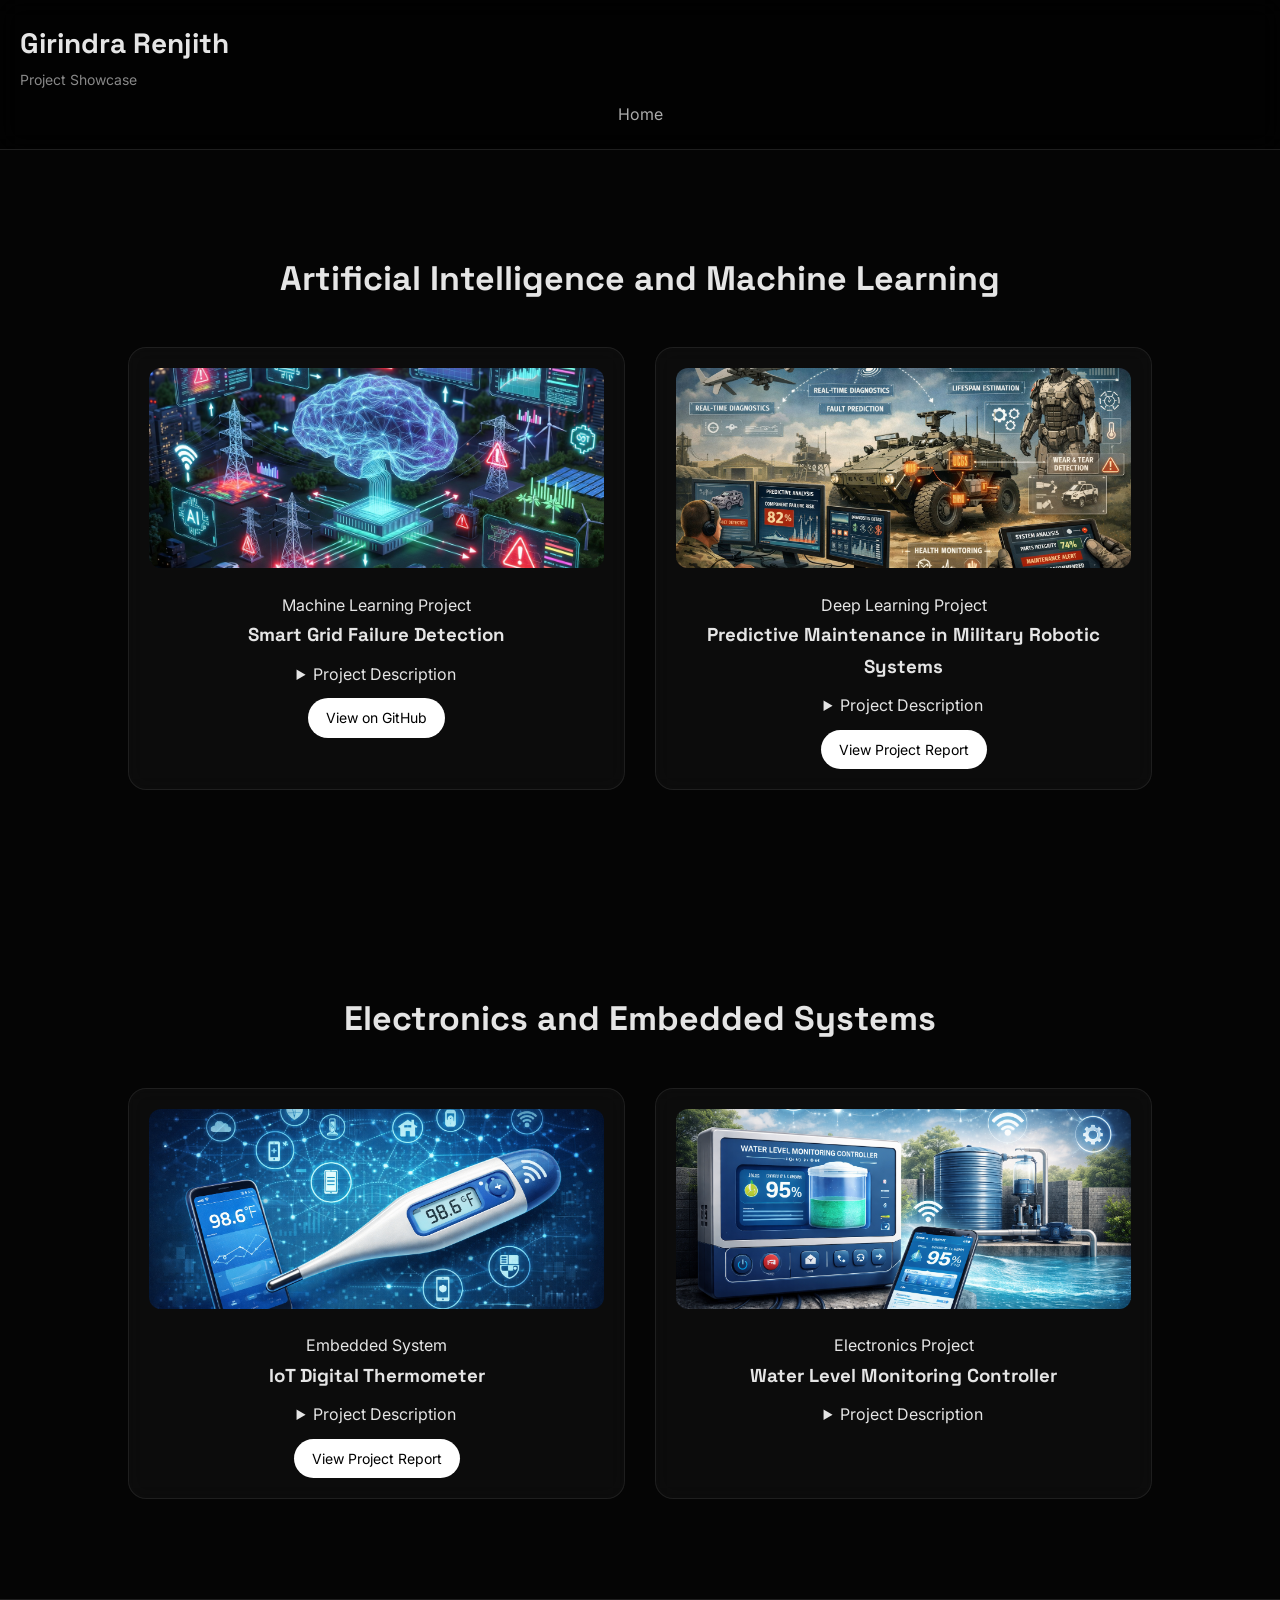
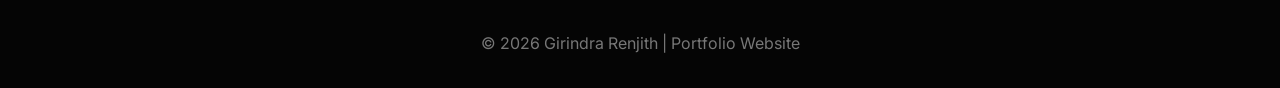
==== commit 339940cc: "nearly" ====
--- a/projects.html
+++ b/projects.html
@@ -144,7 +144,7 @@
 <article class="card">
 
 <figure>
-<img src="D:\Git\HTML-LAB-ASSIGNMENT\projects\ChatGPT Image Mar 19, 2026, 10_32_56 PM.png" alt="Water Level Controller">
+<img src="projects/waterlevel.png" alt="Water Level Controller">
 <figcaption>Electronics Project</figcaption>
 </figure>
 
--- a/style.css
+++ b/style.css
@@ -257,4 +257,99 @@
 margin-top:30px;
 }
 
+}
+/* ADD THIS AT THE END */
+
+/* RESUME BUTTON */
+
+.resume-btn{
+display:inline-block;
+margin-top:15px;
+padding:10px 25px;
+border-radius:40px;
+border:1px solid white;
+color:white;
+text-decoration:none;
+font-weight:500;
+transition:0.3s;
+}
+
+.resume-btn:hover{
+background:white;
+color:black;
+transform:scale(1.05);
+}
+/* RESUME BUTTON */
+.resume-btn{
+display:inline-block;
+margin-top:15px;
+padding:10px 25px;
+border-radius:40px;
+border:1px solid white;
+color:white;
+text-decoration:none;
+font-weight:500;
+transition:0.3s;
+}
+
+.resume-btn:hover{
+background:white;
+color:black;
+transform:scale(1.05);
+}
+
+/* NEW SECTIONS */
+#languages p{
+font-size:18px;
+color:#aaa;
+margin-top:20px;
+}
+
+#workshops .skill-group{
+width:300px;
+}
+
+/* Internship Form Layout Fix */
+.internship-form {
+  width: 90%;
+  margin: 40px auto;
+  display: flex;
+  flex-direction: column;
+  gap: 20px;
+}
+
+.form-row {
+  display: flex;
+  gap: 20px;
+  flex-wrap: wrap;
+}
+
+.form-group {
+  flex: 1;
+  display: flex;
+  flex-direction: column;
+  min-width: 200px;
+}
+
+.form-group label {
+  margin-bottom: 6px;
+  font-size: 14px;
+}
+
+.form-group input,
+.form-group select,
+.form-group textarea {
+  padding: 10px;
+  border-radius: 6px;
+  border: 1px solid #444;
+  background: #111;
+  color: #fff;
+}
+
+.form-group textarea {
+  width: 100%;
+}
+
+.form-center {
+  text-align: center;
 }
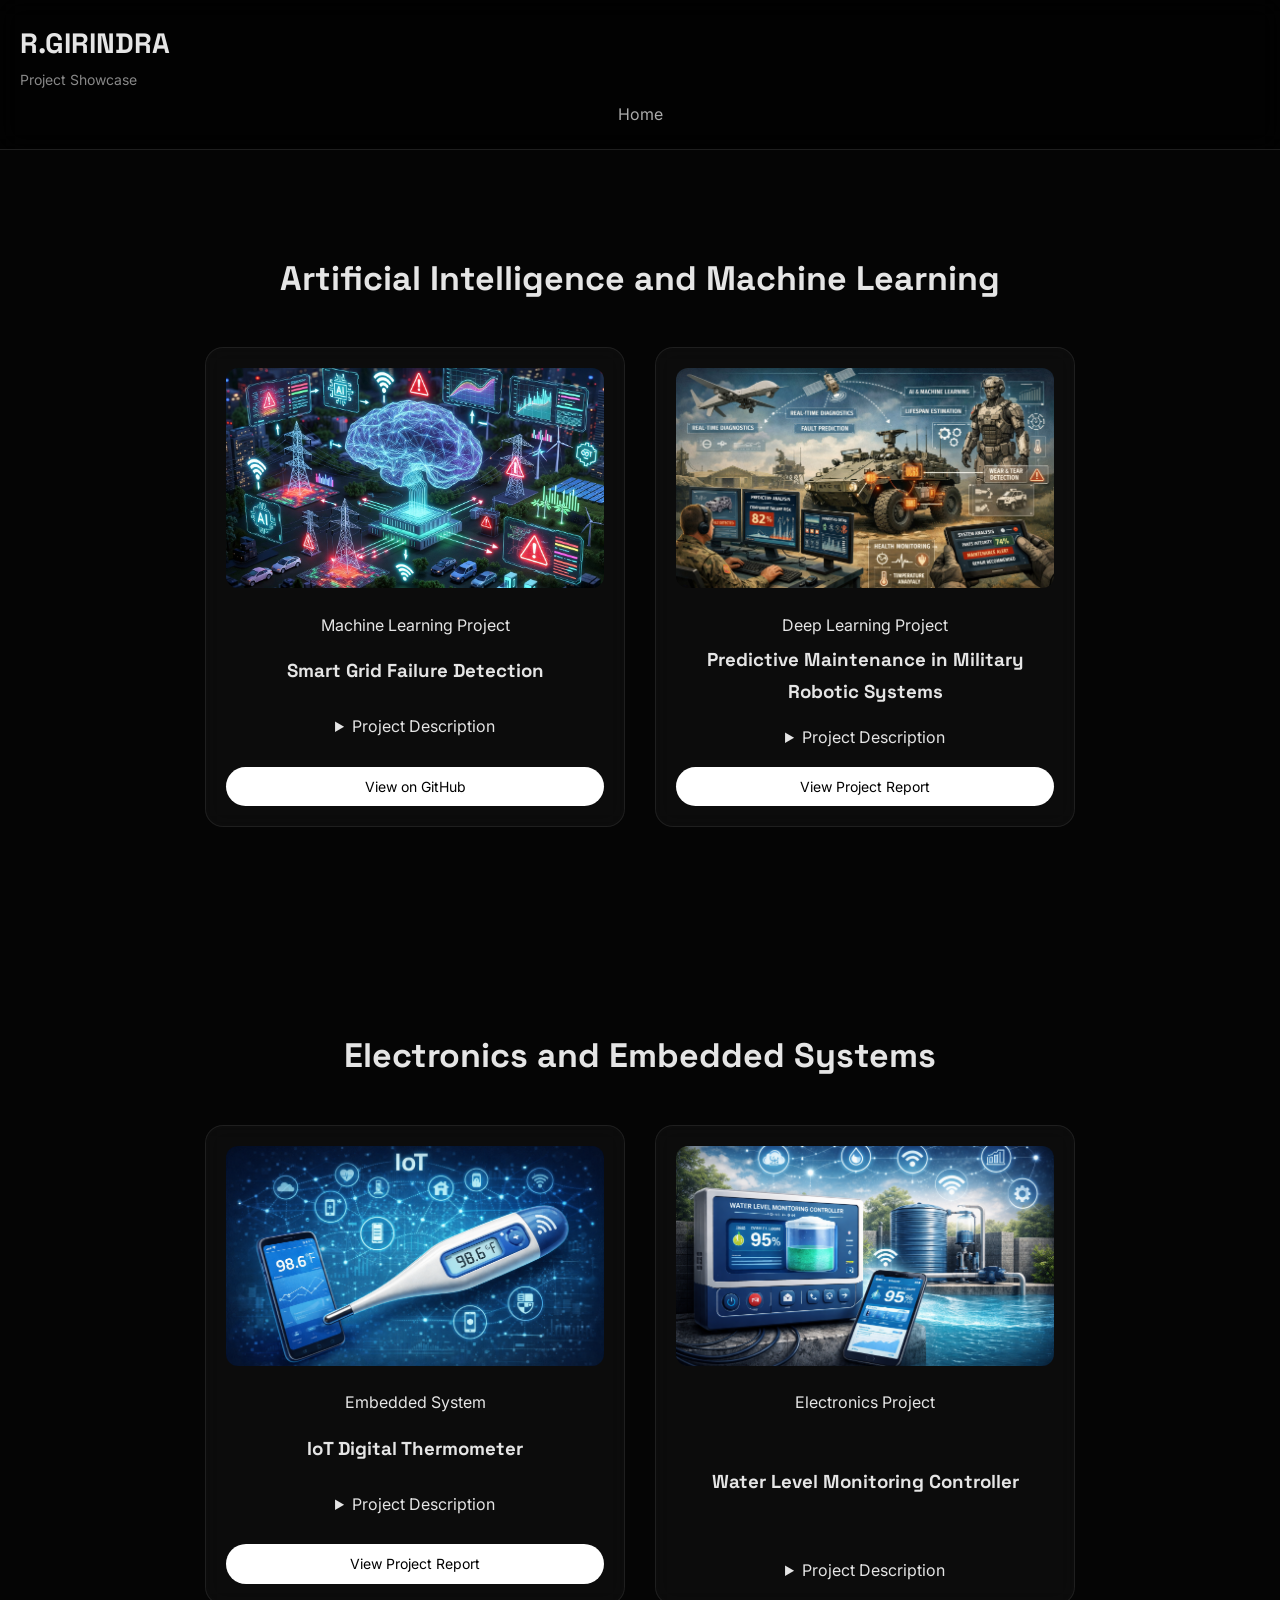
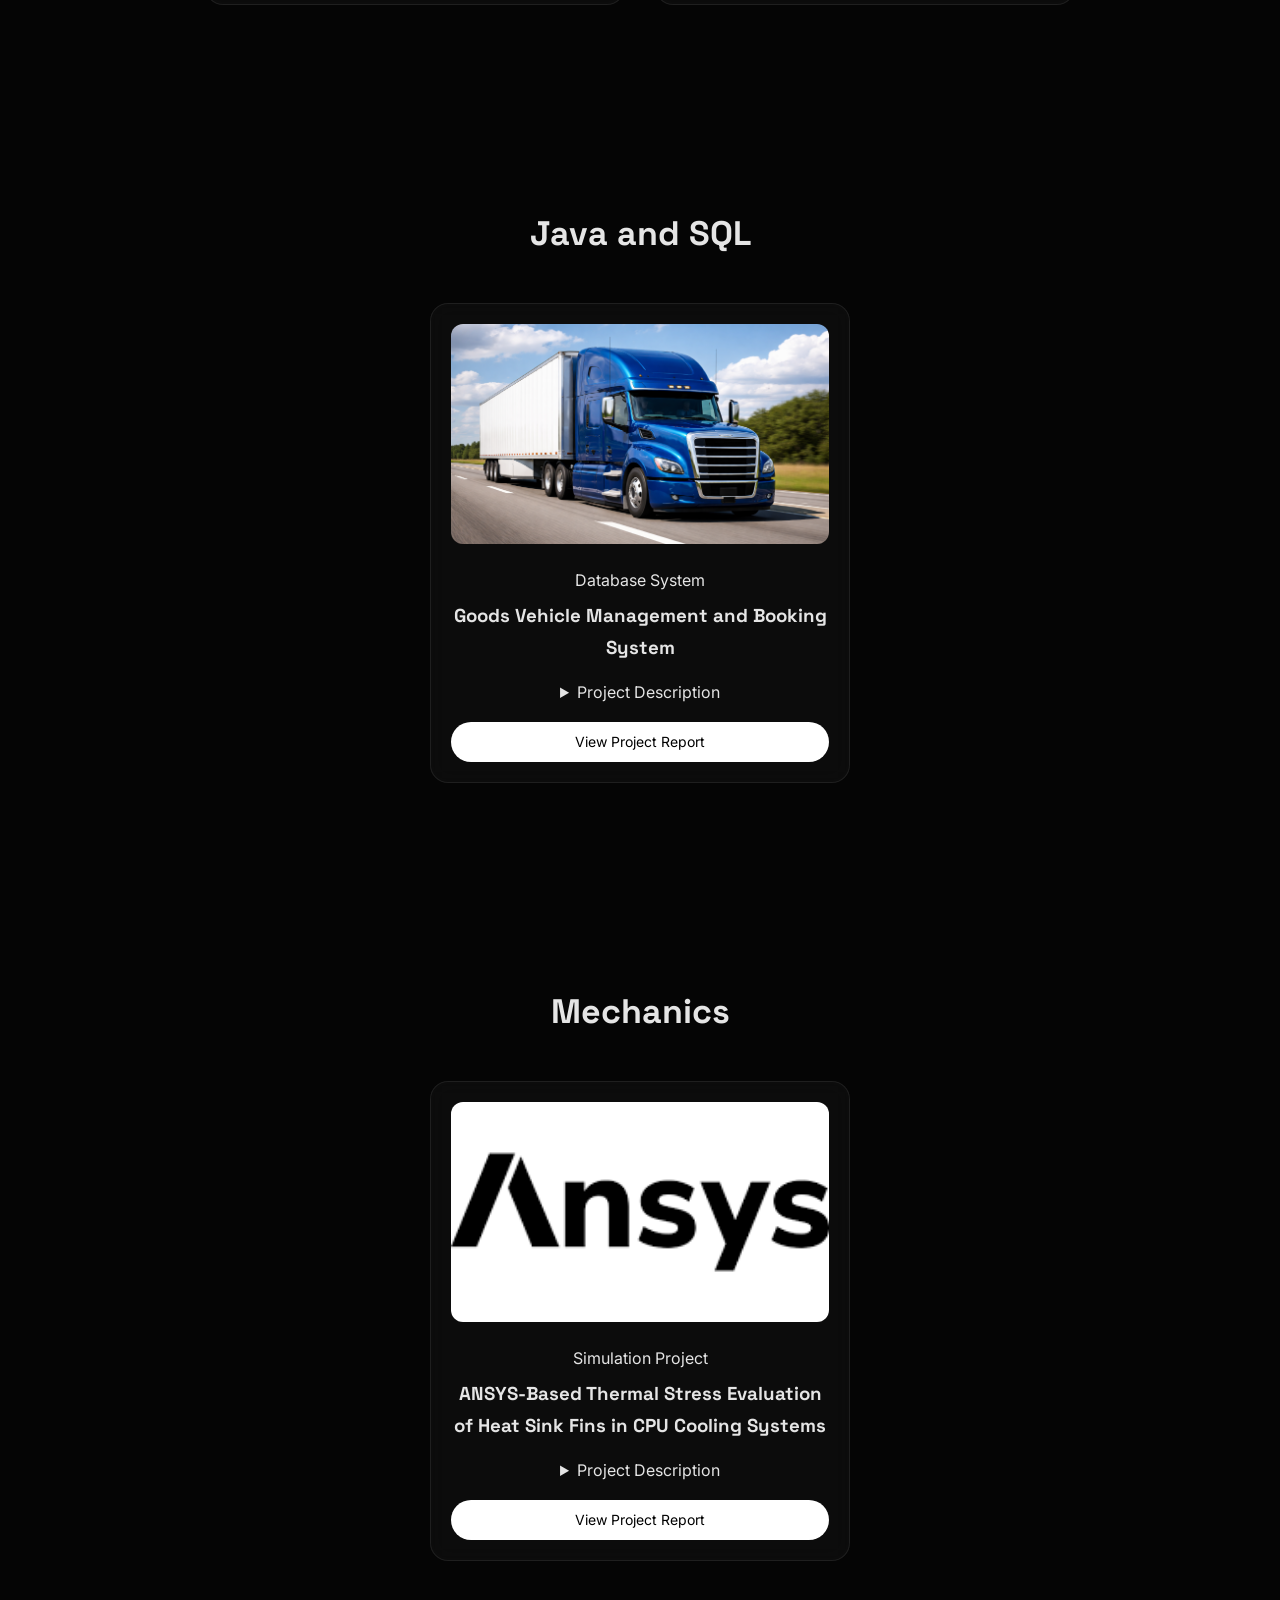
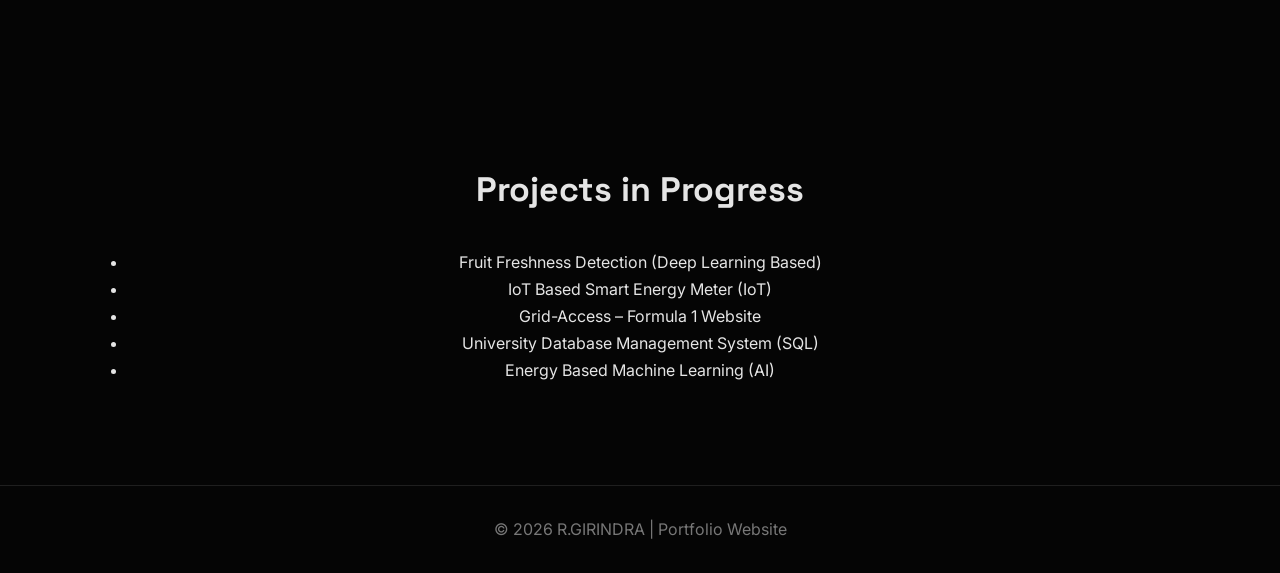
==== commit cb02e490: "I guess it is done" ====
--- a/projects.html
+++ b/projects.html
@@ -6,7 +6,7 @@
 <meta charset="UTF-8">
 <meta name="viewport" content="width=device-width, initial-scale=1.0">
 
-<title>Projects | Girindra Renjith</title>
+<title>Projects | R.GIRINDRA</title>
 
 <link href="https://fonts.googleapis.com/css2?family=Space+Grotesk:wght@400;500;600;700&family=Inter:wght@300;400;500&display=swap" rel="stylesheet">
 
@@ -18,7 +18,7 @@
 
 <header>
 
-<h1>Girindra Renjith</h1>
+<h1>R.GIRINDRA</h1>
 <p>Project Showcase</p>
 
 <nav>
@@ -32,15 +32,13 @@
 
 <main>
 
-<section id="projects">
-
+<!-- AI / ML -->
+<section>
 <h2>Artificial Intelligence and Machine Learning</h2>
 
 <div class="project-container">
 
-
-<article class="card">
-
+<article class="card">
 <figure>
 <img src="projects/image.jpg" alt="Smart Grid Project">
 <figcaption>Machine Learning Project</figcaption>
@@ -71,9 +69,7 @@
 </article>
 
 
-
-<article class="card">
-
+<article class="card">
 <figure>
 <img src="projects/ChatGPT Image Mar 19, 2026, 10_22_48 PM.png" alt="Predictive Maintenance Project">
 <figcaption>Deep Learning Project</figcaption>
@@ -82,7 +78,6 @@
 <h3>Predictive Maintenance in Military Robotic Systems</h3>
 
 <details>
-
 <summary>Project Description</summary>
 
 <p>
@@ -99,21 +94,17 @@
 
 </article>
 
-
-</div>
-
-</section>
-
-
-<section id="projects">
-
+</div>
+</section>
+
+
+<!-- ELECTRONICS -->
+<section>
 <h2>Electronics and Embedded Systems</h2>
 
 <div class="project-container">
 
-
-<article class="card">
-
+<article class="card">
 <figure>
 <img src="projects/ChatGPT Image Mar 19, 2026, 10_28_49 PM.png" alt="IoT Thermometer">
 <figcaption>Embedded System</figcaption>
@@ -122,7 +113,6 @@
 <h3>IoT Digital Thermometer</h3>
 
 <details>
-
 <summary>Project Description</summary>
 
 <p>
@@ -140,9 +130,7 @@
 </article>
 
 
-
-<article class="card">
-
+<article class="card">
 <figure>
 <img src="projects/waterlevel.png" alt="Water Level Controller">
 <figcaption>Electronics Project</figcaption>
@@ -151,7 +139,6 @@
 <h3>Water Level Monitoring Controller</h3>
 
 <details>
-
 <summary>Project Description</summary>
 
 <p>
@@ -164,8 +151,93 @@
 
 </article>
 
-
-</div>
+</div>
+</section>
+
+
+<!-- JAVA & SQL -->
+<section>
+<h2>Java and SQL</h2>
+
+<div class="project-container">
+
+<article class="card">
+
+<figure>
+<img src="projects/lorry.png" alt="Java SQL Project">
+<figcaption>Database System</figcaption>
+</figure>
+
+<h3>Goods Vehicle Management and Booking System</h3>
+
+<details>
+<summary>Project Description</summary>
+
+<p>
+A database-driven system developed using Java and SQL
+to manage goods transportation, booking operations,
+vehicle tracking, and customer records efficiently.
+</p>
+
+</details>
+
+<a href="projects/javasql.pdf" target="_blank">
+View Project Report
+</a>
+
+</article>
+
+</div>
+</section>
+
+
+<!-- MECHANICS -->
+<section>
+<h2>Mechanics</h2>
+
+<div class="project-container">
+
+<article class="card">
+
+<figure>
+<img src="projects/ansys.png" alt="Heat Sink Analysis">
+<figcaption>Simulation Project</figcaption>
+</figure>
+
+<h3>ANSYS-Based Thermal Stress Evaluation of Heat Sink Fins in CPU Cooling Systems</h3>
+
+<details>
+<summary>Project Description</summary>
+
+<p>
+Thermal stress analysis of heat sink fins using ANSYS
+to evaluate temperature distribution and structural
+performance in CPU cooling systems.
+</p>
+
+</details>
+
+<a href="projects/mech.pdf" target="_blank">
+View Project Report
+</a>
+
+</article>
+
+</div>
+</section>
+
+
+<!-- PROJECTS IN PROGRESS -->
+<section>
+<h2>Projects in Progress</h2>
+
+<ul>
+<li>Fruit Freshness Detection (Deep Learning Based)</li>
+<li>IoT Based Smart Energy Meter (IoT)</li>
+<li>Grid-Access – Formula 1 Website</li>
+<li>University Database Management System (SQL)</li>
+<li>Energy Based Machine Learning (AI)</li>
+</ul>
 
 </section>
 
@@ -173,11 +245,8 @@
 
 
 <footer>
-
-<p>© 2026 Girindra Renjith | Portfolio Website</p>
-
+<p>© 2026 R.GIRINDRA | Portfolio Website</p>
 </footer>
 
 </body>
-
 </html>
--- a/style.css
+++ b/style.css
@@ -144,6 +144,7 @@
 gap:20px;
 justify-content:center;
 margin-top:40px;
+align-items:flex-start;
 }
 
 .skill-group{
@@ -154,6 +155,7 @@
 border-radius:16px;
 width:260px;
 transition:0.3s;
+align-self:flex-start;
 }
 
 .skill-group:hover{
@@ -178,9 +180,10 @@
 /* PROJECTS */
 
 .project-container{
-display:grid;
-grid-template-columns:repeat(auto-fit,minmax(300px,1fr));
+display:flex;              /* 🔥 CHANGED FROM GRID */
+flex-wrap:wrap;
 gap:30px;
+justify-content:center;
 margin-top:40px;
 }
 
@@ -191,6 +194,11 @@
 padding:20px;
 border-radius:18px;
 transition:0.3s;
+width:420px;              /* 🔥 FOR CONSISTENT SIZE */
+min-height:480px;         /* 🔥 SAME HEIGHT LOOK */
+display:flex;
+flex-direction:column;
+justify-content:space-between;
 }
 
 .card:hover{
@@ -199,7 +207,7 @@
 
 .card img{
 width:100%;
-height:200px;
+height:220px;
 object-fit:cover;
 border-radius:12px;
 margin-bottom:15px;
@@ -257,8 +265,12 @@
 margin-top:30px;
 }
 
-}
-/* ADD THIS AT THE END */
+/* make cards responsive */
+.card{
+width:100%;
+}
+
+}
 
 /* RESUME BUTTON */
 
@@ -279,26 +291,9 @@
 color:black;
 transform:scale(1.05);
 }
-/* RESUME BUTTON */
-.resume-btn{
-display:inline-block;
-margin-top:15px;
-padding:10px 25px;
-border-radius:40px;
-border:1px solid white;
-color:white;
-text-decoration:none;
-font-weight:500;
-transition:0.3s;
-}
-
-.resume-btn:hover{
-background:white;
-color:black;
-transform:scale(1.05);
-}
 
 /* NEW SECTIONS */
+
 #languages p{
 font-size:18px;
 color:#aaa;
@@ -309,47 +304,48 @@
 width:300px;
 }
 
-/* Internship Form Layout Fix */
+/* INTERNSHIP FORM */
+
 .internship-form {
-  width: 90%;
-  margin: 40px auto;
-  display: flex;
-  flex-direction: column;
-  gap: 20px;
+width: 90%;
+margin: 40px auto;
+display: flex;
+flex-direction: column;
+gap: 20px;
 }
 
 .form-row {
-  display: flex;
-  gap: 20px;
-  flex-wrap: wrap;
+display: flex;
+gap: 20px;
+flex-wrap: wrap;
 }
 
 .form-group {
-  flex: 1;
-  display: flex;
-  flex-direction: column;
-  min-width: 200px;
+flex: 1;
+display: flex;
+flex-direction: column;
+min-width: 200px;
 }
 
 .form-group label {
-  margin-bottom: 6px;
-  font-size: 14px;
+margin-bottom: 6px;
+font-size: 14px;
 }
 
 .form-group input,
 .form-group select,
 .form-group textarea {
-  padding: 10px;
-  border-radius: 6px;
-  border: 1px solid #444;
-  background: #111;
-  color: #fff;
+padding: 10px;
+border-radius: 6px;
+border: 1px solid #444;
+background: #111;
+color: #fff;
 }
 
 .form-group textarea {
-  width: 100%;
+width: 100%;
 }
 
 .form-center {
-  text-align: center;
+text-align: center;
 }
